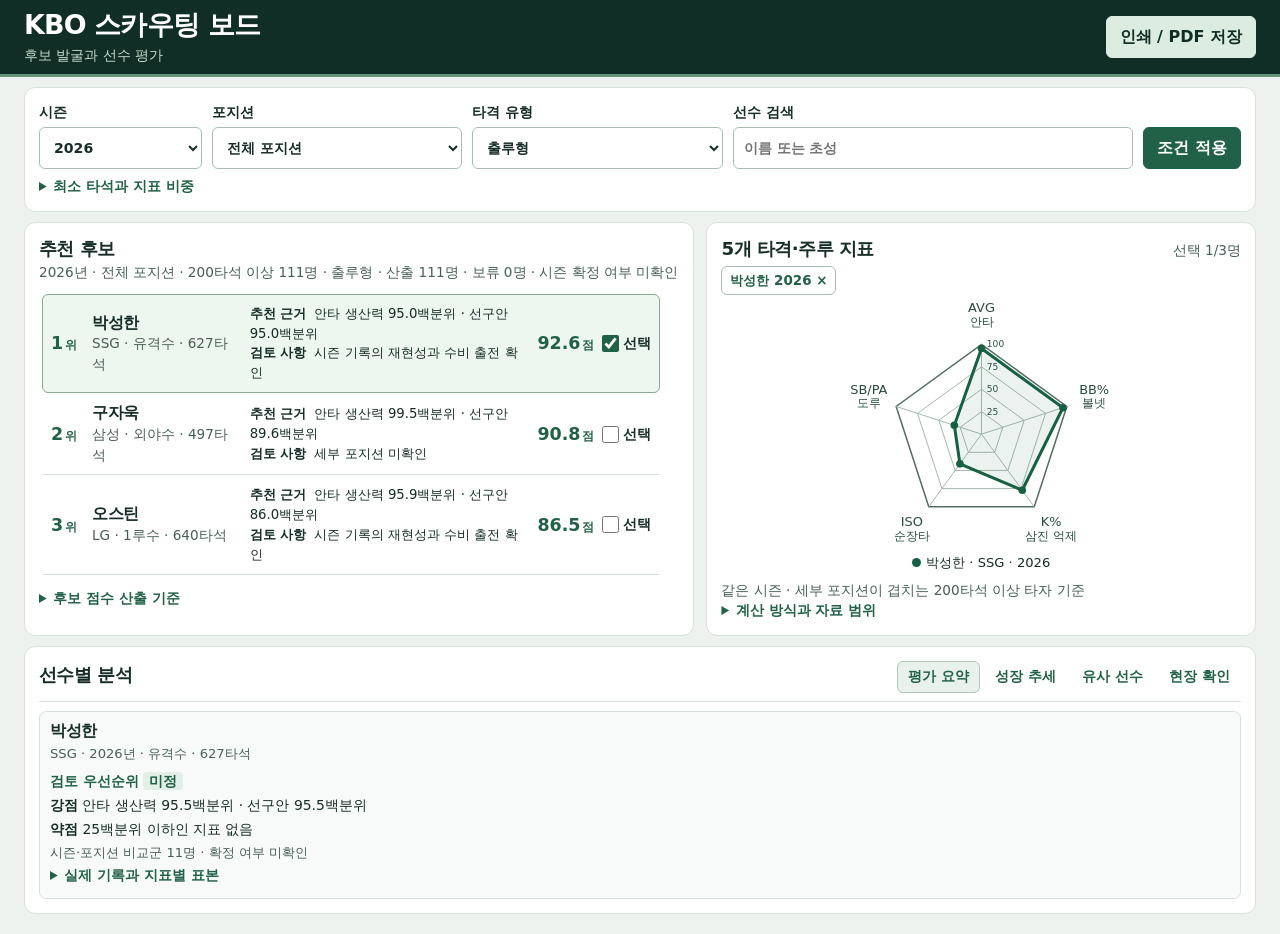
==== kbo_comparison/index.html @ f3e66941 "Unify scouting in a single dashboard" ====
<!doctype html>
<html lang="ko">
<head>
  <meta charset="utf-8">
  <meta name="viewport" content="width=device-width, initial-scale=1">
  <title>KBO 스카우팅 보드</title>
  <link rel="stylesheet" href="scout-workflow.css">
  <script defer src="data.js"></script>
  <script defer src="metadata.js"></script>
  <script defer src="position-data.js"></script>
  <script defer src="core.js"></script>
  <script defer src="analytics.js"></script>
  <script defer src="charts.js"></script>
  <script defer src="portfolio-model.js"></script>
  <script defer src="scout-workflow.js"></script>
</head>
<body>
  <header class="masthead">
    <div class="shell header-inner">
      <div><h1>KBO 스카우팅 보드</h1><p>후보 발굴과 선수 평가</p></div>
      <button type="button" id="print-report" class="screen-only" disabled>인쇄 / PDF 저장</button>
    </div>
  </header>
  <main class="shell">
    <p id="load-status" role="status">선수 기록을 불러오는 중입니다.</p>
    <div id="dashboard" hidden>
      <form id="discover-form" class="panel screen-only">
        <div class="filters">
          <label>시즌<select id="season"></select></label>
          <label>포지션<select id="position"></select></label>
          <label>타격 유형<select id="profile"></select></label>
          <label>선수 검색<input type="search" id="player-search" placeholder="이름 또는 초성" aria-controls="candidates"></label>
          <button type="submit">조건 적용</button>
        </div>
        <details class="advanced">
          <summary>최소 타석과 지표 비중</summary>
          <div class="advanced-fields">
            <label>최소 타석<input id="minimum" type="number" min="1" step="1" value="200" required></label>
            <div id="weights" class="weights"></div>
          </div>
          <p class="muted">비중은 0~10입니다. 0으로 설정하면 해당 지표를 점수에서 제외합니다.</p>
        </details>
        <p id="form-message" role="status" hidden></p>
      </form>
      <div class="workspace">
        <section class="panel results screen-only" aria-labelledby="candidate-heading">
          <header class="panel-heading">
            <h2 id="candidate-heading">추천 후보</h2>
            <p id="pool-summary" class="muted" aria-live="polite"></p>
          </header>
          <div class="candidate-scroll" tabindex="0" role="region" aria-label="후보 목록">
            <div id="candidates" class="candidate-list"></div>
            <button type="button" class="secondary" id="more-candidates" hidden>후보 더 보기</button>
          </div>
          <details class="method">
            <summary>후보 점수 산출 기준</summary>
            <p>지표별 백분위의 가중평균입니다. 동률은 절반씩 반영하고, 삼진율은 낮을수록 유리합니다. 지표별 유효 표본이 5명 미만이거나 필수 기록이 없으면 순위를 보류합니다.</p>
            <div id="candidate-method"></div>
          </details>
        </section>
        <section class="panel radar-panel" aria-labelledby="radar-heading">
          <header class="panel-heading">
            <h2 id="radar-heading">5개 타격·주루 지표</h2>
            <p id="selection-count" class="muted screen-only" aria-live="polite">선택 0/3명</p>
          </header>
          <div id="selected-players" class="selected-players screen-only"></div>
          <p id="selection-message" class="screen-only" role="status" hidden></p>
          <p id="report-empty" class="empty" hidden>후보를 선택하면 5축 레이더와 평가가 표시됩니다.</p>
          <div id="radar-content"></div>
        </section>
      </div>
      <section id="analysis" class="panel analysis-panel" aria-labelledby="analysis-heading" hidden>
        <header class="panel-heading">
          <h2 id="analysis-heading">선수별 분석</h2>
          <div id="analysis-tabs" class="analysis-tabs screen-only" role="tablist" aria-label="선수 분석 항목">
            <button type="button" id="tab-overview" role="tab" data-tab="overview" aria-controls="analysis-panel" aria-selected="true">평가 요약</button>
            <button type="button" id="tab-trend" role="tab" data-tab="trend" aria-controls="analysis-panel" aria-selected="false" tabindex="-1">성장 추세</button>
            <button type="button" id="tab-similar" role="tab" data-tab="similar" aria-controls="analysis-panel" aria-selected="false" tabindex="-1">유사 선수</button>
            <button type="button" id="tab-field" role="tab" data-tab="field" aria-controls="analysis-panel" aria-selected="false" tabindex="-1">현장 확인</button>
          </div>
        </header>
        <div id="analysis-panel" role="tabpanel" aria-labelledby="tab-overview" tabindex="0">
          <div id="report-content"></div>
        </div>
      </section>
    </div>
  </main>
</body>
</html>
---- kbo_comparison/scout-workflow.css ----
:root {
  color-scheme: light;
  font-family: system-ui, -apple-system, "Apple SD Gothic Neo", "Malgun Gothic", sans-serif;
  color: #172d28;
  background: #eef2ef;
  line-height: 1.5;
  --ink: #172d28;
  --muted: #495f58;
  --green: #216147;
  --deep: #102e25;
  --line: #d7e2db;
  --wash: #e9f1ec;
}
* { box-sizing: border-box; }
body { margin: 0; }
[hidden], .print-only { display: none !important; }
.shell { width: min(1376px,calc(100% - 48px)); margin-inline: auto; }
.masthead { background: var(--deep); color: #fff; border-bottom: 3px solid #629477; }
.header-inner { min-height: 68px; display: flex; align-items: center; justify-content: space-between; gap: 12px; padding-block: 8px; }
.header-inner p { color: #c5d9cc; font-size: .88rem; margin-top: 2px; }
main.shell { padding-block: 10px 20px; }
h1,h2,h3,h4,p { margin: 0; overflow-wrap: anywhere; }
h1,h2,h3,h4 { line-height: 1.3; letter-spacing: -.03em; }
h1 { font-size: clamp(1.25rem,2.4vw,1.68rem); }
h2 { font-size: 1.14rem; }
h3 { font-size: 1rem; }
h4 { font-size: .96rem; }
.panel { background: #fff; border: 1px solid var(--line); border-radius: 11px; padding: 14px; min-width: 0; }
.panel-heading { display: flex; align-items: baseline; justify-content: space-between; flex-wrap: wrap; gap: 4px 12px; }
.filters { display: grid; grid-template-columns: minmax(100px,.65fr) 1fr 1fr 1.6fr auto; align-items: end; gap: 10px; }
label { display: grid; gap: 4px; font-size: .88rem; font-weight: 680; min-width: 0; }
input,textarea,select,button { font: inherit; }
select, input[type=number], input[type=search], textarea { min-width: 0; width: 100%; padding: 8px 10px; color: var(--ink); background: #fff; border: 1px solid #a8beb0; border-radius: 6px; }
textarea { resize: vertical; }
button, select, input[type=search] { min-height: 42px; }
button { padding: 7px 13px; border: 1px solid var(--green); border-radius: 6px; background: var(--green); color: #fff; font-weight: 730; cursor: pointer; }
button:disabled { opacity: .55; cursor: default; }
#print-report { background: #dcece1; color: var(--deep); border-color: #dcece1; white-space: nowrap; }
button.secondary, button.tag { background: #fff; color: var(--green); }
button.tag { padding: 3px 8px; min-height: 28px; border-color: #a8beb0; font-size: .84rem; }
:focus-visible { outline: 3px solid #ae6712; outline-offset: 2px; }
.masthead :focus-visible { outline-color: #e5b86b; }
.muted { color: var(--muted); font-size: .85rem; }
details { font-size: .85rem; }
summary { cursor: pointer; font-weight: 700; color: var(--green); }
details p, details .table-wrap { margin-top: 7px; }
.advanced { margin-top: 7px; }
.advanced-fields { margin-top: 8px; display: grid; grid-template-columns: minmax(90px,1fr) 4fr; gap: 10px; }
.weights { display: grid; grid-template-columns: repeat(5,minmax(0,1fr)); gap: 7px; }
#form-message, #selection-message { margin-top: 6px; color: #853b22; font-size: .88rem; }
.workspace { margin-block: 10px; display: grid; grid-template-columns: minmax(0,1.22fr) minmax(0,1fr); gap: 12px; align-items: stretch; }
.results .panel-heading { align-items: start; flex-direction: column; gap: 2px; }
.candidate-scroll { max-height: 290px; overflow-y: auto; scrollbar-gutter: stable; margin-top: 8px; padding: 3px 4px 3px 3px; }
.candidate { display: grid; grid-template-columns: 32px minmax(105px,.8fr) minmax(150px,1.5fr) auto; align-items: center; gap: 9px; padding: 9px 8px; border: 1px solid transparent; border-bottom-color: var(--line); }
.candidate:has(input:checked) { border-color: #86ab95; border-radius: 6px; background: #edf6ef; }
.rank,.score { color: var(--green); font-weight: 780; font-size: 1.09rem; font-variant-numeric: tabular-nums; white-space: nowrap; }
.rank small,.score small { margin-inline-start: 2px; font-size: .72rem; }
.candidate-notes p { font-size: .83rem; }
.candidate-notes strong { margin-inline-end: 4px; }
.candidate-actions { display: flex; align-items: center; gap: 8px; }
.select-player { display: flex; gap: 4px; align-items: center; min-height: 32px; cursor: pointer; white-space: nowrap; }
.select-player input { margin: 0; width: 17px; height: 17px; accent-color: var(--green); }
#more-candidates,.method { margin-top: 7px; }
.empty { padding: 22px 6px; color: var(--muted); }
.radar-panel .empty { display: grid; min-height: 305px; place-content: center; text-align: center; }
.selected-players { display: flex; flex-wrap: wrap; gap: 5px; margin-top: 6px; min-height: 29px; }
.radar-chart { display: block; width: min(100%,365px); height: auto; margin-inline: auto; }
.radar-chart text { fill: #284d40; font-size: 17px; }
.radar-chart .radar-caption { font-size: 16px; }
.radar-chart .radar-tick { font-size: 12px; }
.chart-legend { display: flex; justify-content: center; flex-wrap: wrap; gap: 4px 12px; font-size: .82rem; }
.chart-legend i { display: inline-block; width: 9px; height: 9px; margin-inline-end: 5px; border-radius: 50%; }
.radar-scope,.radar-empty { text-align: center; margin-top: 5px; }
.radar-meta { display: flex; flex-wrap: wrap; align-items: baseline; justify-content: space-between; gap: 0 10px; margin-top: 7px; }
.radar-meta > * { margin-top: 0; }
.radar-meta > details[open] { flex-basis: 100%; }
.radar-empty { font-size: .84rem; }
.analysis-panel .panel-heading { padding-bottom: 8px; border-bottom: 1px solid var(--line); }
.analysis-tabs { display: flex; flex-wrap: wrap; gap: 4px; }
.analysis-tabs button { min-height: 32px; padding: 4px 10px; color: var(--green); background: #fff; border-color: transparent; font-size: .88rem; }
.analysis-tabs button[aria-selected="true"] { background: var(--wash); border-color: #b0c8b9; }
.player-grid { display: grid; grid-template-columns: repeat(var(--players),minmax(0,1fr)); gap: 10px; padding-top: 9px; }
.player-report { min-width: 0; background: #f7faf8; border: 1px solid var(--line); border-radius: 7px; padding: 9px 10px; }
.player-report > section { margin-top: 7px; }
.player-report p, .player-report details { margin-block: 3px; }
.player-report p { font-size: .87rem; }
.player-report p.muted { font-size: .82rem; }
.candidate-fit { color: var(--green); }
.priority { color: var(--green); }
.priority span { padding: 1px 6px; background: #e3eee6; border-radius: 4px; font-weight: 650; }
.table-wrap { overflow-x: auto; }
table { width: 100%; border-collapse: collapse; font-size: .86rem; font-variant-numeric: tabular-nums; }
th,td { padding: 5px; text-align: start; border-bottom: 1px solid var(--line); }
th { color: var(--muted); }
.similar-list { margin-block: 6px 0; padding-inline-start: 22px; font-size: .9rem; }
.similar-list li + li { margin-top: 5px; }
.similar-list span { display: block; color: var(--muted); }
.field-review label { margin-top: 7px; }
@media (max-width: 1180px) {
  .candidate { grid-template-columns: 28px minmax(0,1fr) auto; }
  .candidate-notes { grid-column: 2 / -1; grid-row: 2; }
  .candidate-actions { grid-column: 3; grid-row: 1; }
}
@media (max-width: 800px) {
  .shell { width: calc(100% - 24px); }
  .workspace { grid-template-columns: 1fr; }
  .filters,.advanced-fields { grid-template-columns: repeat(2,minmax(0,1fr)); }
  .weights { grid-column: 1/-1; grid-template-columns: repeat(2,minmax(0,1fr)); }
  .player-grid { grid-template-columns: 1fr; }
}
@media (max-width: 390px) {
  .panel { padding: 10px; }
  .candidate { gap: 5px; }
  .analysis-tabs button { padding-inline: 6px; }
  #print-report { padding-inline: 8px; font-size: .83rem; }
}
@page { size: A4; margin: 12mm; }
@media print {
  :root { background: #fff; font-size: 10pt; }
  .shell { width: 100%; }
  .masthead { background: none; color: var(--ink); border: 0; }
  .header-inner { min-height: auto; }
  .masthead p { color: var(--muted); }
  .screen-only { display: none !important; }
  .print-only, .player-report > [data-analysis][hidden] { display: block !important; }
  .print-note { white-space: pre-wrap; }
  .workspace { display: block; }
  .radar-chart { width: 270px; }
  .player-grid { grid-template-columns: repeat(var(--players),minmax(0,1fr)); }
  .player-report > section, .radar-panel { break-inside: avoid; }
}
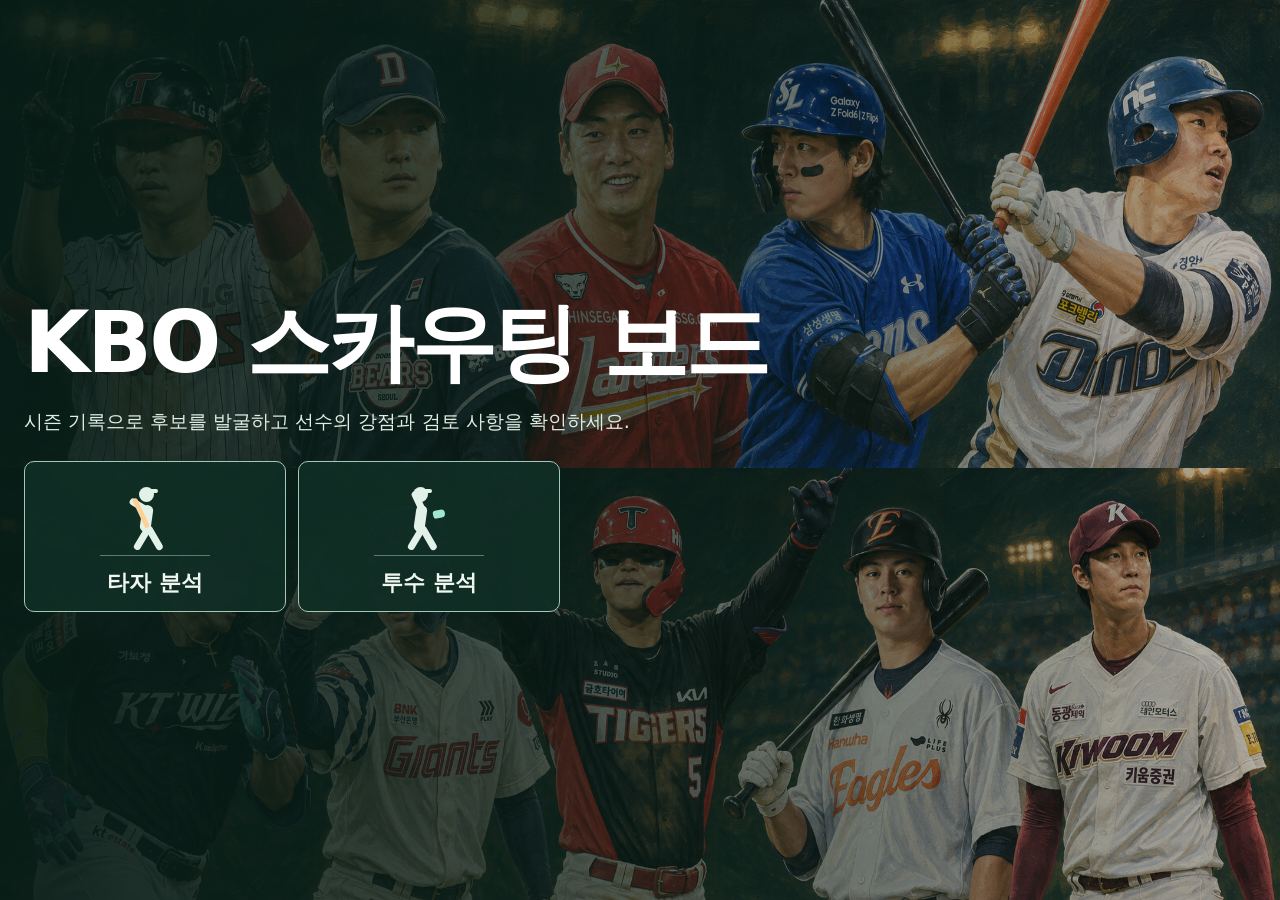
==== commit d247ffdd: "Integrate hitter and pitcher scouting dashboards" ====
--- a/kbo_comparison/index.html
+++ b/kbo_comparison/index.html
@@ -4,41 +4,82 @@
   <meta charset="utf-8">
   <meta name="viewport" content="width=device-width, initial-scale=1">
   <title>KBO 스카우팅 보드</title>
-  <link rel="stylesheet" href="scout-workflow.css">
+  <link rel="stylesheet" href="scout-workflow.css?v=season-trend">
   <script defer src="data.js"></script>
   <script defer src="metadata.js"></script>
   <script defer src="position-data.js"></script>
   <script defer src="core.js"></script>
   <script defer src="analytics.js"></script>
-  <script defer src="charts.js"></script>
+  <script defer src="charts.js?v=season-trend"></script>
   <script defer src="portfolio-model.js"></script>
-  <script defer src="scout-workflow.js"></script>
+  <script defer src="pitching-data.js"></script>
+  <script defer src="pitching.js?v=separate-profiles"></script>
+  <script defer src="scout-workflow.js?v=season-trend"></script>
 </head>
 <body>
-  <header class="masthead">
+  <section id="start-screen" class="start-screen" hidden aria-labelledby="start-title">
+    <div class="shell start-content">
+      <h1 id="start-title">KBO 스카우팅 보드</h1>
+      <p>시즌 기록으로 후보를 발굴하고 선수의 강점과 검토 사항을 확인하세요.</p>
+      <nav class="start-links" aria-label="분석 선택">
+        <a class="start-card" href="?mode=batting">
+          <span class="motion-preview batter-motion" aria-hidden="true">
+            <span class="motion-athlete">
+              <span class="motion-head"></span><span class="motion-torso"></span>
+              <span class="motion-leg motion-leg-back"></span><span class="motion-leg motion-leg-front"></span>
+              <span class="motion-arm"><span class="motion-bat"></span></span>
+            </span>
+            <span class="motion-arc"></span><span class="motion-ball"></span>
+          </span>
+          <span>타자 분석</span>
+        </a>
+        <a class="start-card" href="?mode=pitching">
+          <span class="motion-preview pitcher-motion" aria-hidden="true">
+            <span class="motion-athlete">
+              <span class="motion-head"></span><span class="motion-torso"></span>
+              <span class="motion-leg motion-leg-back"></span><span class="motion-leg motion-leg-front"></span>
+              <span class="motion-arm"></span><span class="motion-glove"></span>
+            </span>
+            <span class="motion-ball"></span>
+          </span>
+          <span>투수 분석</span>
+        </a>
+      </nav>
+    </div>
+  </section>
+  <header id="dashboard-header" class="masthead" hidden>
     <div class="shell header-inner">
-      <div><h1>KBO 스카우팅 보드</h1><p>후보 발굴과 선수 평가</p></div>
-      <button type="button" id="print-report" class="screen-only" disabled>인쇄 / PDF 저장</button>
+      <div><h1 id="dashboard-title">KBO 스카우팅 보드</h1><p>후보 발굴과 선수 평가</p></div>
+      <div class="header-actions screen-only">
+        <nav class="mode-switch" aria-label="분석 전환">
+          <a id="switch-batting" href="?mode=batting">타자 분석</a>
+          <a id="switch-pitching" href="?mode=pitching">투수 분석</a>
+        </nav>
+        <button type="button" id="print-report" disabled>인쇄 / PDF 저장</button>
+      </div>
     </div>
   </header>
-  <main class="shell">
+  <main id="dashboard-main" class="shell" hidden>
     <p id="load-status" role="status">선수 기록을 불러오는 중입니다.</p>
     <div id="dashboard" hidden>
       <form id="discover-form" class="panel screen-only">
         <div class="filters">
           <label>시즌<select id="season"></select></label>
-          <label>포지션<select id="position"></select></label>
-          <label>타격 유형<select id="profile"></select></label>
+          <label id="position-control">포지션<select id="position"></select></label>
+          <label><span id="profile-label">타격 유형</span><select id="profile"></select></label>
           <label>선수 검색<input type="search" id="player-search" placeholder="이름 또는 초성" aria-controls="candidates"></label>
           <button type="submit">조건 적용</button>
         </div>
+        <fieldset id="custom-weights" hidden aria-describedby="weight-help">
+          <legend>사용자 지정 가중치</legend>
+          <div id="weights" class="weights"></div>
+          <p id="weight-help" class="muted">0~10 · 0인 지표는 후보 점수에서 제외</p>
+        </fieldset>
         <details class="advanced">
-          <summary>최소 타석과 지표 비중</summary>
+          <summary id="minimum-summary">최소 타석 설정</summary>
           <div class="advanced-fields">
-            <label>최소 타석<input id="minimum" type="number" min="1" step="1" value="200" required></label>
-            <div id="weights" class="weights"></div>
+            <label><span id="minimum-label">최소 타석</span><input id="minimum" type="number" min="1" step="1" value="200" required></label>
           </div>
-          <p class="muted">비중은 0~10입니다. 0으로 설정하면 해당 지표를 점수에서 제외합니다.</p>
         </details>
         <p id="form-message" role="status" hidden></p>
       </form>
@@ -54,7 +95,7 @@
           </div>
           <details class="method">
             <summary>후보 점수 산출 기준</summary>
-            <p>지표별 백분위의 가중평균입니다. 동률은 절반씩 반영하고, 삼진율은 낮을수록 유리합니다. 지표별 유효 표본이 5명 미만이거나 필수 기록이 없으면 순위를 보류합니다.</p>
+            <p id="candidate-explanation">지표별 백분위의 가중평균입니다. 동률은 절반씩 반영하고, 삼진율은 낮을수록 유리합니다. 지표별 유효 표본이 5명 미만이거나 필수 기록이 없으면 순위를 보류합니다.</p>
             <div id="candidate-method"></div>
           </details>
         </section>
@@ -65,7 +106,7 @@
           </header>
           <div id="selected-players" class="selected-players screen-only"></div>
           <p id="selection-message" class="screen-only" role="status" hidden></p>
-          <p id="report-empty" class="empty" hidden>후보를 선택하면 5축 레이더와 평가가 표시됩니다.</p>
+          <p id="report-empty" class="empty" hidden>후보를 선택하면 레이더와 평가가 표시됩니다.</p>
           <div id="radar-content"></div>
         </section>
       </div>
@@ -80,6 +121,15 @@
           </div>
         </header>
         <div id="analysis-panel" role="tabpanel" aria-labelledby="tab-overview" tabindex="0">
+          <section id="trend-panel" aria-labelledby="trend-heading" hidden>
+            <header class="trend-heading">
+              <h3 id="trend-heading">최근 3시즌 성장 추세</h3>
+              <label class="screen-only">추세 지표<select id="trend-metric"></select></label>
+              <p id="trend-direction" class="muted"></p>
+            </header>
+            <div id="trend-plot"></div>
+            <div id="trend-summary" class="trend-summary" aria-live="polite"></div>
+          </section>
           <div id="report-content"></div>
         </div>
       </section>
--- a/kbo_comparison/scout-workflow.css
+++ b/kbo_comparison/scout-workflow.css
@@ -45,8 +45,13 @@
 summary { cursor: pointer; font-weight: 700; color: var(--green); }
 details p, details .table-wrap { margin-top: 7px; }
 .advanced { margin-top: 7px; }
-.advanced-fields { margin-top: 8px; display: grid; grid-template-columns: minmax(90px,1fr) 4fr; gap: 10px; }
-.weights { display: grid; grid-template-columns: repeat(5,minmax(0,1fr)); gap: 7px; }
+.advanced-fields { margin-top: 8px; max-width: 150px; }
+#custom-weights { min-width: 0; margin: 9px 0 0; padding: 4px 10px 7px; border: 1px solid var(--line); border-radius: 6px; background: #f7faf8; }
+#custom-weights legend { padding-inline: 4px; font-size: .88rem; font-weight: 700; color: var(--green); }
+.weights { display: grid; grid-template-columns: repeat(5,minmax(0,1fr)); gap: 4px 16px; }
+.weight-control { display: grid; grid-template-columns: minmax(0,1fr) auto; align-items: center; column-gap: 5px; }
+.weight-control input { grid-column: 1 / -1; width: 100%; min-width: 0; margin: 0; height: 26px; accent-color: var(--green); }
+.weight-value { color: var(--green); font-size: .88rem; font-weight: 750; font-variant-numeric: tabular-nums; }
 #form-message, #selection-message { margin-top: 6px; color: #853b22; font-size: .88rem; }
 .workspace { margin-block: 10px; display: grid; grid-template-columns: minmax(0,1.22fr) minmax(0,1fr); gap: 12px; align-items: stretch; }
 .results .panel-heading { align-items: start; flex-direction: column; gap: 2px; }
@@ -79,6 +84,20 @@
 .analysis-tabs { display: flex; flex-wrap: wrap; gap: 4px; }
 .analysis-tabs button { min-height: 32px; padding: 4px 10px; color: var(--green); background: #fff; border-color: transparent; font-size: .88rem; }
 .analysis-tabs button[aria-selected="true"] { background: var(--wash); border-color: #b0c8b9; }
+.trend-heading { display: flex; flex-wrap: wrap; align-items: center; gap: 6px 14px; margin-top: 9px; }
+.trend-heading label { display: flex; align-items: center; gap: 6px; }
+.trend-heading select { min-height: 34px; padding: 4px 6px; }
+.trend-scroll { overflow-x: auto; }
+.trend-chart { display: block; width: min(100%,760px); min-width: var(--trend-min-width,0); height: clamp(180px,23vw,210px); margin-inline: auto; }
+.trend-chart text { font-size: 14px; }
+.trend-chart text:not(.trend-value) { fill: var(--muted); }
+.trend-chart .trend-value { font-weight: 720; }
+.trend-gridline { stroke: var(--line); }
+.trend-segment,.trend-point { stroke-width: 2; vector-effect: non-scaling-stroke; }
+.trend-summary { display: flex; flex-wrap: wrap; gap: 7px; margin-top: 8px; }
+.trend-summary section { flex: 1 1 230px; min-width: 0; border-radius: 6px; background: #f7faf8; padding: 6px 9px; }
+.trend-summary p { margin-top: 2px; }
+.trend-note { text-align: center; }
 .player-grid { display: grid; grid-template-columns: repeat(var(--players),minmax(0,1fr)); gap: 10px; padding-top: 9px; }
 .player-report { min-width: 0; background: #f7faf8; border: 1px solid var(--line); border-radius: 7px; padding: 9px 10px; }
 .player-report > section { margin-top: 7px; }
@@ -104,8 +123,7 @@
 @media (max-width: 800px) {
   .shell { width: calc(100% - 24px); }
   .workspace { grid-template-columns: 1fr; }
-  .filters,.advanced-fields { grid-template-columns: repeat(2,minmax(0,1fr)); }
-  .weights { grid-column: 1/-1; grid-template-columns: repeat(2,minmax(0,1fr)); }
+  .filters,.weights { grid-template-columns: repeat(2,minmax(0,1fr)); }
   .player-grid { grid-template-columns: 1fr; }
 }
 @media (max-width: 390px) {
@@ -122,10 +140,94 @@
   .header-inner { min-height: auto; }
   .masthead p { color: var(--muted); }
   .screen-only { display: none !important; }
-  .print-only, .player-report > [data-analysis][hidden] { display: block !important; }
+  .print-only, .player-report > [data-analysis][hidden], #trend-panel[hidden], #report-content[hidden] { display: block !important; }
+  #trend-panel { break-inside: avoid; }
   .print-note { white-space: pre-wrap; }
   .workspace { display: block; }
   .radar-chart { width: 270px; }
   .player-grid { grid-template-columns: repeat(var(--players),minmax(0,1fr)); }
   .player-report > section, .radar-panel { break-inside: avoid; }
 }
+
+.start-screen {
+  min-height: 100svh;
+  display: grid;
+  align-items: center;
+  color: #fff;
+  background:
+    linear-gradient(90deg,#071c16f2 0%,#071c16bc 43%,#071c1640 100%),
+    url('assets/kbo-players-upper.png') center top / auto 52% no-repeat,
+    url('assets/kbo-players-lower.png') center bottom / auto 52% no-repeat,
+    var(--deep);
+}
+@media(min-width: 801px) {
+  .start-screen {
+    background-size: 100% 100%,100% 52%,100% 52%,auto;
+  }
+}
+.start-content { padding-block: 56px; }
+.start-content h1 { font-size: clamp(2.4rem,6.8vw,5.3rem); }
+.start-content p { color: #e0eee4; margin-top: 10px; font-size: clamp(1rem,1.8vw,1.2rem); }
+.start-links { display: grid; grid-template-columns: repeat(2,minmax(0,1fr)); gap: 12px; max-width: 536px; margin-top: 24px; }
+.start-card { display: grid; justify-items: center; align-content: center; gap: 4px; min-height: 148px; padding: 12px; border: 1px solid #a3c8b5; border-radius: 10px; background: #102e25f2; color: #f0f7f1; font-size: clamp(1.14rem,2vw,1.35rem); font-weight: 750; text-decoration: none; }
+.start-card:is(:hover,:focus-visible) { border-color: #d7ebde; background: #224d3d; }
+.motion-preview { --figure: #e3f2e8; --accent: #ffd095; position: relative; display: block; width: 132px; height: 89px; overflow: hidden; }
+.pitcher-motion { --accent: #a0e5cf; }
+.motion-preview::after { content: ''; position: absolute; inset: auto 11px 7px; height: 1px; background: #a9cbbb80; }
+.motion-athlete,.motion-head,.motion-torso,.motion-leg,.motion-arm,.motion-glove,.motion-bat,.motion-ball,.motion-arc { position: absolute; display: block; }
+.motion-athlete { inset: 0; transform-origin: 57px 53px; }
+.motion-head { left: 50px; top: 13px; width: 15px; height: 15px; border-radius: 50%; background: var(--figure); }
+.motion-head::after { content: ''; position: absolute; left: 8px; top: 2px; width: 11px; height: 4px; border-radius: 3px; background: var(--figure); }
+.motion-torso { left: 52px; top: 31px; width: 11px; height: 27px; border-radius: 6px; background: var(--figure); transform: rotate(8deg); }
+.motion-leg { left: 56px; top: 52px; width: 7px; height: 27px; border-radius: 4px; background: var(--figure); transform-origin: 50% 2px; }
+.motion-leg-back { transform: rotate(31deg); }
+.motion-leg-front { transform: rotate(-30deg); }
+.motion-arm { left: 57px; top: 34px; width: 25px; height: 7px; border-radius: 4px; background: var(--figure); transform-origin: 3px 50%; }
+.motion-ball { top: 41px; left: 105px; width: 6px; height: 6px; border-radius: 50%; background: var(--accent); }
+.batter-motion .motion-arm { transform: rotate(-149deg); }
+.motion-bat { right: 2px; top: 2px; width: 32px; height: 5px; border-radius: 4px; background: var(--accent); transform: rotate(34deg); transform-origin: 86% 50%; }
+.motion-arc { top: 21px; left: 43px; width: 56px; height: 33px; border: 2px solid transparent; border-top-color: var(--accent); border-radius: 50%; transform: rotate(18deg); opacity: 0; }
+.pitcher-motion .motion-arm { transform: rotate(-115deg); }
+.motion-glove { left: 70px; top: 36px; width: 12px; height: 8px; border-radius: 4px 6px 6px 4px; background: var(--accent); transform: rotate(-12deg); }
+.pitcher-motion .motion-ball { left: 51px; top: 13px; }
+@media (prefers-reduced-motion: no-preference) {
+  .batter-motion .motion-athlete { animation: batter-shift 2.2s both 2; }
+  .batter-motion .motion-arm { animation: bat-swing 2.2s both 2; }
+  .batter-motion .motion-arc { animation: swing-trail 2.2s both 2; }
+  .batter-motion .motion-ball { animation: batted-ball 2.2s both 2; }
+  .pitcher-motion .motion-athlete { animation: pitcher-shift 2.4s both 2; }
+  .pitcher-motion .motion-leg-front { animation: pitcher-stride 2.4s both 2; }
+  .pitcher-motion .motion-arm { animation: throwing-arm 2.4s both 2; }
+  .pitcher-motion .motion-ball { animation: thrown-ball 2.4s both 2; }
+  .start-card:is(:hover,:focus-visible) .motion-preview * { animation-iteration-count: infinite; }
+}
+@keyframes batter-shift { 0%,100% { transform: none; } 28% { transform: translateX(-3px) rotate(-9deg); } 47%,69% { transform: translateX(4px) rotate(11deg); } }
+@keyframes bat-swing { 0%,100% { transform: rotate(-149deg); } 28% { transform: rotate(-174deg); } 43% { transform: rotate(-16deg); } 55%,69% { transform: rotate(55deg); } }
+@keyframes swing-trail { 0%,33%,65%,100% { opacity: 0; } 43% { opacity: .85; } }
+@keyframes batted-ball { 0%,30% { opacity: 0; transform: translate(5px,4px); } 42% { opacity: 1; transform: translate(-15px,1px); } 59%,100% { opacity: 0; transform: translate(27px,-19px); } }
+@keyframes pitcher-shift { 0%,100% { transform: none; } 29% { transform: translateX(-3px) rotate(-12deg); } 52%,72% { transform: translateX(11px) rotate(19deg); } }
+@keyframes pitcher-stride { 0%,100% { transform: rotate(-30deg); } 29% { transform: rotate(-87deg); } 51%,72% { transform: rotate(-53deg); } }
+@keyframes throwing-arm { 0%,100% { transform: rotate(-115deg); } 29% { transform: rotate(-128deg); } 48% { transform: rotate(-23deg); } 60%,72% { transform: rotate(48deg); } }
+@keyframes thrown-ball { 0%,43% { opacity: 0; transform: none; } 48% { opacity: 1; transform: translate(33px,15px); } 65%,100% { opacity: 0; transform: translate(79px,23px); } }
+.header-actions,.mode-switch { display: flex; align-items: center; gap: 8px; }
+.mode-switch a { padding: 6px 9px; border-radius: 4px; color: #dcece1; text-decoration: none; white-space: nowrap; font-size: .88rem; }
+.mode-switch a[aria-current="page"] { background: #315847; color: #fff; font-weight: 750; }
+[data-mode="pitching"] .radar-chart { width: min(100%,335px); }
+@media(min-width: 801px) {
+  [data-mode="pitching"] .filters { grid-template-columns: minmax(100px,.65fr) 1fr 1.6fr auto; }
+  [data-mode="pitching"] .weights { grid-template-columns: repeat(4,minmax(0,1fr)); }
+}
+@media(max-width: 580px) {
+  .header-inner { align-items: start; flex-wrap: wrap; }
+  .header-actions { justify-content: space-between; flex-wrap: wrap; width: 100%; }
+  .start-screen { background-image: linear-gradient(90deg,#071c16db,#071c1675),url('assets/kbo-players-upper.png'),url('assets/kbo-players-lower.png'); }
+}
+@media(max-width: 340px) {
+  .start-links { gap: 8px; }
+  .start-card { padding-inline: 5px; }
+  .motion-preview { transform: scale(.85); }
+}
+@media print {
+  .start-screen { display: none; }
+  [data-mode="pitching"] .radar-chart { width: 255px; }
+}
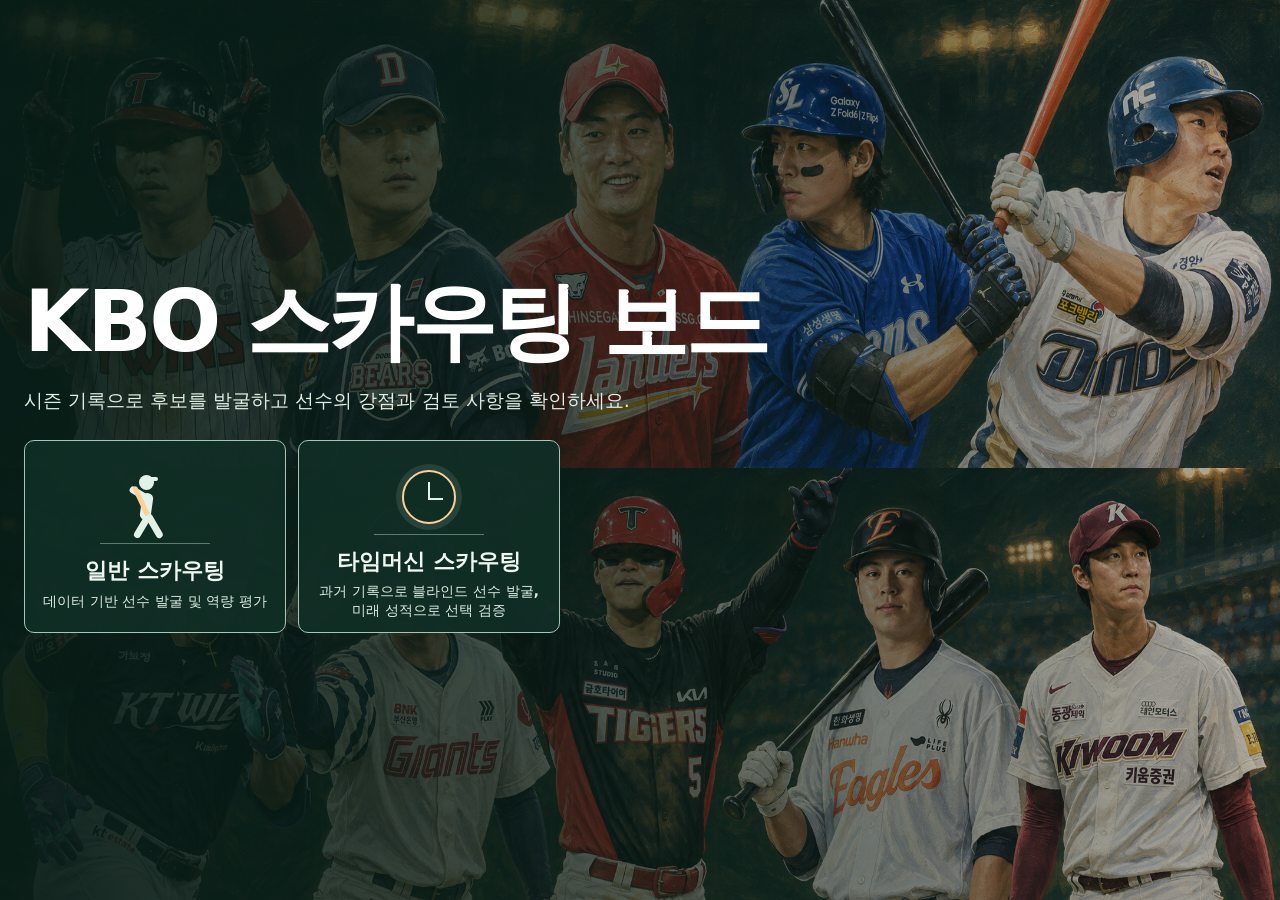
==== commit 3bee55d3: "Add Time Machine scouting mode" ====
--- a/kbo_comparison/index.html
+++ b/kbo_comparison/index.html
@@ -5,6 +5,7 @@
   <meta name="viewport" content="width=device-width, initial-scale=1">
   <title>KBO 스카우팅 보드</title>
   <link rel="stylesheet" href="scout-workflow.css?v=season-trend">
+  <link rel="stylesheet" href="time-machine.css">
   <script defer src="data.js"></script>
   <script defer src="metadata.js"></script>
   <script defer src="position-data.js"></script>
@@ -14,7 +15,9 @@
   <script defer src="portfolio-model.js"></script>
   <script defer src="pitching-data.js"></script>
   <script defer src="pitching.js?v=separate-profiles"></script>
-  <script defer src="scout-workflow.js?v=season-trend"></script>
+  <script defer src="time-machine.js"></script>
+  <script defer src="time-machine-ui.js"></script>
+  <script defer src="scout-workflow.js?v=time-machine"></script>
 </head>
 <body>
   <section id="start-screen" class="start-screen" hidden aria-labelledby="start-title">
@@ -31,18 +34,13 @@
             </span>
             <span class="motion-arc"></span><span class="motion-ball"></span>
           </span>
-          <span>타자 분석</span>
+          <span>일반 스카우팅</span>
+          <small>데이터 기반 선수 발굴 및 역량 평가</small>
         </a>
-        <a class="start-card" href="?mode=pitching">
-          <span class="motion-preview pitcher-motion" aria-hidden="true">
-            <span class="motion-athlete">
-              <span class="motion-head"></span><span class="motion-torso"></span>
-              <span class="motion-leg motion-leg-back"></span><span class="motion-leg motion-leg-front"></span>
-              <span class="motion-arm"></span><span class="motion-glove"></span>
-            </span>
-            <span class="motion-ball"></span>
-          </span>
-          <span>투수 분석</span>
+        <a class="start-card" href="?mode=time-machine">
+          <span class="motion-preview time-machine-preview" aria-hidden="true"><span></span></span>
+          <span>타임머신 스카우팅</span>
+          <small>과거 기록으로 블라인드 선수 발굴, 미래 성적으로 선택 검증</small>
         </a>
       </nav>
     </div>
@@ -52,6 +50,8 @@
       <div><h1 id="dashboard-title">KBO 스카우팅 보드</h1><p>후보 발굴과 선수 평가</p></div>
       <div class="header-actions screen-only">
         <nav class="mode-switch" aria-label="분석 전환">
+          <a href="?">시작 화면</a>
+          <a href="?mode=time-machine">타임머신</a>
           <a id="switch-batting" href="?mode=batting">타자 분석</a>
           <a id="switch-pitching" href="?mode=pitching">투수 분석</a>
         </nav>
@@ -135,5 +135,46 @@
       </section>
     </div>
   </main>
+  <div id="time-machine" hidden>
+    <header class="masthead">
+      <div class="shell header-inner">
+        <h1>타임머신 스카우팅</h1>
+        <nav class="mode-switch" aria-label="모드 전환">
+          <a href="?">시작 화면</a>
+          <a href="?mode=batting">일반 스카우팅</a>
+        </nav>
+      </div>
+    </header>
+    <main class="shell tm-main">
+      <ol class="tm-progress" id="tm-progress" aria-label="진행 단계">
+        <li aria-current="step">조건 설정</li>
+        <li>블라인드 비교</li>
+        <li>판단 확인</li>
+        <li>미래 성적</li>
+        <li>결과 요약</li>
+      </ol>
+      <section class="panel tm-panel" id="tm-panel" aria-labelledby="tm-heading">
+        <h2 id="tm-heading" tabindex="-1">평가 기준 선택</h2>
+        <p id="tm-context" class="muted" hidden></p>
+        <form id="tm-form">
+          <div class="tm-filters">
+            <label>평가 기준 시즌<select id="tm-year" required></select></label>
+            <label>선수 유형<select id="tm-type"><option value="batting">타자</option><option value="pitching">투수</option></select></label>
+            <label>포지션 / 등판 규모<select id="tm-position"></select></label>
+            <label><span id="tm-min-label">최소 타석</span><input id="tm-min" type="number" min="1" step="1" required></label>
+            <button id="tm-submit" type="submit">블라인드 비교 시작</button>
+          </div>
+          <p id="tm-position-help" class="muted" hidden>투수는 경기당 3이닝을 기준으로 등판 규모를 구분합니다. 선발·구원 여부는 CSV에서 확인할 수 없습니다.</p>
+          <p id="tm-rule" class="tm-rule"></p>
+          <p id="tm-error" role="status" hidden></p>
+        </form>
+        <div id="tm-content"></div>
+        <div id="tm-actions" class="tm-actions" hidden>
+          <button type="button" id="tm-next"></button>
+          <button type="button" id="tm-reset" class="secondary">조건 다시 선택</button>
+        </div>
+      </section>
+    </main>
+  </div>
 </body>
 </html>
--- a/kbo_comparison/time-machine.css
+++ b/kbo_comparison/time-machine.css
@@ -0,0 +1,46 @@
+.start-card { text-align: center; }
+.start-card small { max-width: 24ch; color: #dcece2; font-size: .85rem; font-weight: 550; line-height: 1.4; }
+.time-machine-preview { display: grid; place-items: center; }
+.time-machine-preview span { position: relative; width: 54px; height: 54px; border: 2px solid var(--accent); border-radius: 50%; box-shadow: 0 0 0 6px #e3f2e81b; }
+.time-machine-preview span::before { content: ""; position: absolute; left: 24px; top: 10px; width: 13px; height: 16px; border-left: 2px solid var(--figure); border-bottom: 2px solid var(--figure); }
+#dashboard-header .mode-switch { flex-wrap: wrap; }
+.tm-main { max-width: 1080px; }
+.tm-progress { display: flex; flex-wrap: wrap; gap: 6px; list-style: none; margin: 4px 0 12px; padding: 0; }
+.tm-progress li { border-radius: 6px; padding: 5px 9px; color: var(--muted); background: #e3ebe6; font-size: .875rem; }
+.tm-progress [aria-current="step"] { color: white; background: var(--green); font-weight: 700; }
+.tm-panel { padding: clamp(12px, 2.4vw, 24px); }
+.tm-panel[data-stage="4"], .tm-panel[data-stage="5"] { border-top: 4px solid #ad7d20; }
+.tm-panel #tm-context { margin-top: 5px; }
+.tm-filters { display: grid; grid-template-columns: repeat(4,minmax(0,1fr)) auto; gap: 10px; align-items: end; margin-top: 14px; }
+.tm-filters input { min-height: 42px; }
+.tm-rule, #tm-position-help, #tm-error { margin-top: 12px; }
+.tm-rule { border-radius: 6px; background: var(--wash); padding: 9px 12px; }
+#tm-error { color: #853b22; }
+.tm-cards { display: grid; grid-template-columns: repeat(3,minmax(0,1fr)); gap: 10px; margin: 12px 0 0; }
+.tm-card { display: flex; flex-direction: column; gap: 8px; min-width: 0; padding: clamp(6px,1.5vw,14px); border: 1px solid var(--line); border-radius: 8px; background: #f7faf8; }
+.tm-card[data-picked] { border-color: #629477; background: #edf6ef; }
+.tm-card h3 { color: var(--deep); font-size: 1.1rem; }
+.tm-card button { width: 100%; margin-top: auto; }
+.tm-card dl { margin: 0; font-variant-numeric: tabular-nums; }
+.tm-card dl div { display: flex; flex-wrap: wrap; gap: 0 5px; justify-content: space-between; border-bottom: 1px solid var(--line); padding-block: 3px; }
+.tm-card dt { color: var(--muted); }
+.tm-card dd { margin: 0; font-weight: 680; }
+.tm-actions { display: flex; flex-wrap: wrap; gap: 8px; margin-top: 14px; }
+.tm-message, .tm-report li { margin-block: 8px; }
+.tm-table { margin-top: 12px; overflow-x: auto; }
+.tm-table table { width: 100%; min-width: 490px; border-collapse: collapse; text-align: left; font-variant-numeric: tabular-nums; }
+.tm-table th, .tm-table td { border-bottom: 1px solid var(--line); padding: 8px; vertical-align: top; }
+.tm-table thead { background: var(--wash); }
+.tm-table td span { display: block; }
+.tm-main .trend-chart { min-width: 410px; }
+.tm-report { padding-inline-start: 1.4em; }
+@media (max-width: 760px) {
+  .tm-filters { grid-template-columns: repeat(2,minmax(0,1fr)); }
+  .tm-filters button { grid-column: 1 / -1; justify-self: start; }
+}
+@media (max-width: 480px) {
+  .tm-cards { gap: 4px; }
+  .tm-card { font-size: .875rem; }
+  .tm-card button { padding-inline: 3px; }
+  #time-machine .header-inner { align-items: start; flex-direction: column; }
+}
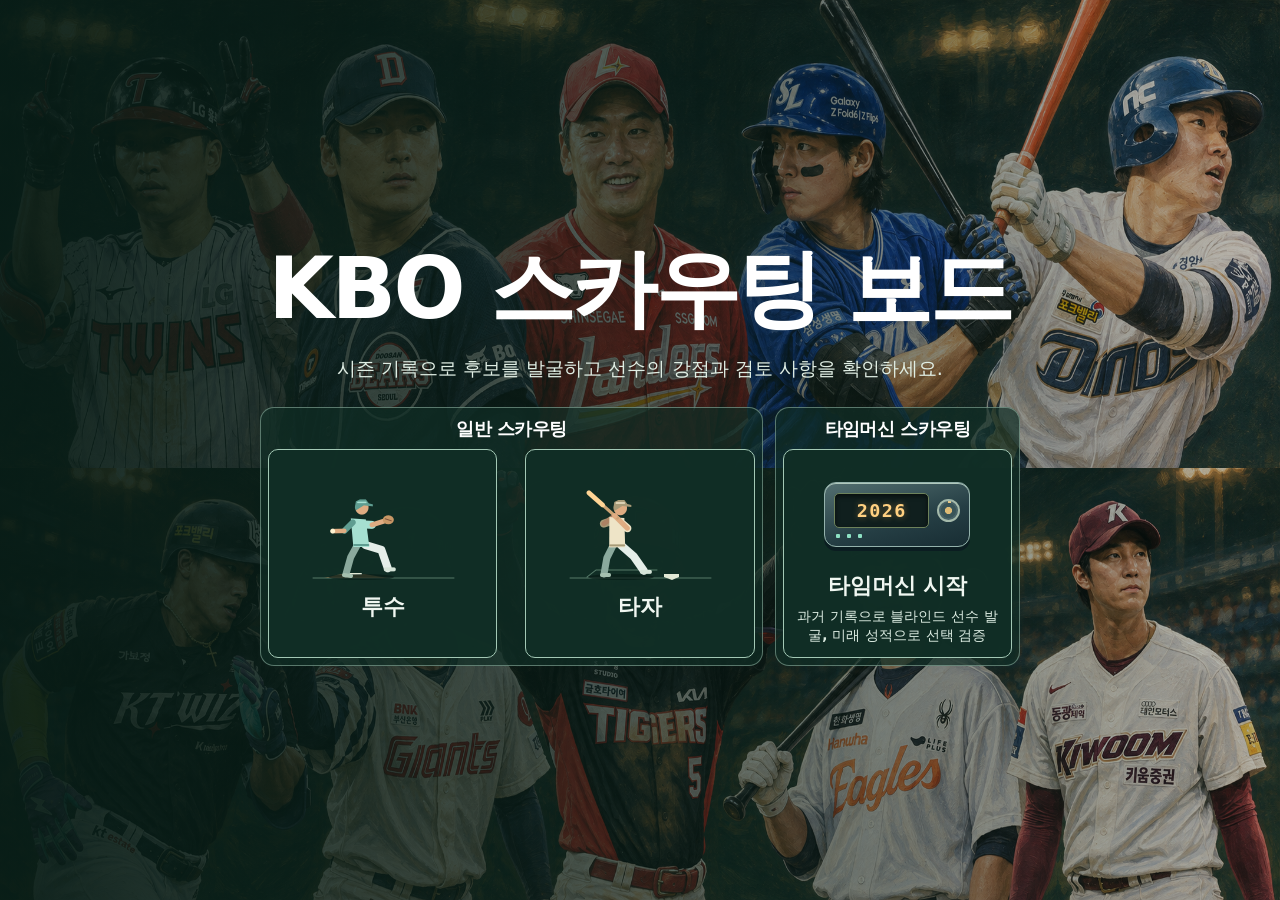
==== commit 62a786bc: "Refine scouting entry and player displays" ====
--- a/kbo_comparison/index.html
+++ b/kbo_comparison/index.html
@@ -4,8 +4,8 @@
   <meta charset="utf-8">
   <meta name="viewport" content="width=device-width, initial-scale=1">
   <title>KBO 스카우팅 보드</title>
-  <link rel="stylesheet" href="scout-workflow.css?v=season-trend">
-  <link rel="stylesheet" href="time-machine.css">
+  <link rel="stylesheet" href="scout-workflow.css?v=analysis-portraits">
+  <link rel="stylesheet" href="time-machine.css?v=smooth-year-reel">
   <script defer src="data.js"></script>
   <script defer src="metadata.js"></script>
   <script defer src="position-data.js"></script>
@@ -15,9 +15,11 @@
   <script defer src="portfolio-model.js"></script>
   <script defer src="pitching-data.js"></script>
   <script defer src="pitching.js?v=separate-profiles"></script>
-  <script defer src="time-machine.js"></script>
-  <script defer src="time-machine-ui.js"></script>
-  <script defer src="scout-workflow.js?v=time-machine"></script>
+  <script defer src="player-photo.js"></script>
+  <script defer src="time-machine.js?v=player-portraits"></script>
+  <script defer src="time-machine-ui.js?v=player-portraits"></script>
+  <script defer src="scout-workflow.js?v=analysis-portraits"></script>
+  <script defer src="start-motion.js?v=pitcher-follow-through"></script>
 </head>
 <body>
   <section id="start-screen" class="start-screen" hidden aria-labelledby="start-title">
@@ -25,23 +27,33 @@
       <h1 id="start-title">KBO 스카우팅 보드</h1>
       <p>시즌 기록으로 후보를 발굴하고 선수의 강점과 검토 사항을 확인하세요.</p>
       <nav class="start-links" aria-label="분석 선택">
-        <a class="start-card" href="?mode=batting">
-          <span class="motion-preview batter-motion" aria-hidden="true">
-            <span class="motion-athlete">
-              <span class="motion-head"></span><span class="motion-torso"></span>
-              <span class="motion-leg motion-leg-back"></span><span class="motion-leg motion-leg-front"></span>
-              <span class="motion-arm"><span class="motion-bat"></span></span>
+        <section class="start-group" aria-labelledby="standard-scouting-title">
+          <h2 id="standard-scouting-title">일반 스카우팅</h2>
+          <a class="start-card" href="?mode=pitching">
+            <canvas class="motion-preview" width="320" height="208" data-motion="pitching" aria-hidden="true"></canvas>
+            <span>투수</span>
+          </a>
+          <a class="start-card" href="?mode=batting">
+            <canvas class="motion-preview" width="320" height="208" data-motion="batting" aria-hidden="true"></canvas>
+            <span>타자</span>
+          </a>
+        </section>
+        <section class="start-group" aria-labelledby="time-machine-scouting-title">
+          <h2 id="time-machine-scouting-title">타임머신 스카우팅</h2>
+          <a class="start-card" href="?mode=time-machine">
+            <span class="motion-preview time-machine-preview" aria-hidden="true">
+              <span class="time-console">
+                <span class="time-display">
+                  <span class="time-window"><span class="time-years" id="time-years"><span>2026</span></span></span>
+                </span>
+                <span class="time-dial" id="time-dial"></span>
+                <span class="time-lights"></span>
+              </span>
             </span>
-            <span class="motion-arc"></span><span class="motion-ball"></span>
-          </span>
-          <span>일반 스카우팅</span>
-          <small>데이터 기반 선수 발굴 및 역량 평가</small>
-        </a>
-        <a class="start-card" href="?mode=time-machine">
-          <span class="motion-preview time-machine-preview" aria-hidden="true"><span></span></span>
-          <span>타임머신 스카우팅</span>
-          <small>과거 기록으로 블라인드 선수 발굴, 미래 성적으로 선택 검증</small>
-        </a>
+            <span>타임머신 시작</span>
+            <small>과거 기록으로 블라인드 선수 발굴, 미래 성적으로 선택 검증</small>
+          </a>
+        </section>
       </nav>
     </div>
   </section>
--- a/kbo_comparison/scout-workflow.css
+++ b/kbo_comparison/scout-workflow.css
@@ -69,6 +69,23 @@
 .empty { padding: 22px 6px; color: var(--muted); }
 .radar-panel .empty { display: grid; min-height: 305px; place-content: center; text-align: center; }
 .selected-players { display: flex; flex-wrap: wrap; gap: 5px; margin-top: 6px; min-height: 29px; }
+.player-name { display: inline-flex; align-items: center; gap: 7px; max-width: 100%; vertical-align: middle; font-size: 1.05rem; }
+.player-portrait {
+  display: block;
+  flex: 0 0 auto;
+  width: var(--portrait-size, 34px);
+  aspect-ratio: 1;
+  border: 1px solid #b3c9bc;
+  border-radius: 50%;
+  overflow: hidden;
+  pointer-events: none;
+  background: radial-gradient(circle at 50% 34%,#78968a 0 16%,transparent 18%),
+    radial-gradient(ellipse at 50% 105%,#78968a 0 39%,transparent 41%), #e3eee8;
+}
+.player-portrait img { display: block; width: 100%; height: 100%; object-fit: cover; object-position: center 20%; opacity: 0; }
+.player-portrait img[data-photo-loaded] { opacity: 1; background: #e3eee8; }
+.selected-players .player-name { font-size: .92rem; }
+.selected-players .player-portrait { --portrait-size: 26px; }
 .radar-chart { display: block; width: min(100%,365px); height: auto; margin-inline: auto; }
 .radar-chart text { fill: #284d40; font-size: 17px; }
 .radar-chart .radar-caption { font-size: 16px; }
@@ -100,6 +117,8 @@
 .trend-note { text-align: center; }
 .player-grid { display: grid; grid-template-columns: repeat(var(--players),minmax(0,1fr)); gap: 10px; padding-top: 9px; }
 .player-report { min-width: 0; background: #f7faf8; border: 1px solid var(--line); border-radius: 7px; padding: 9px 10px; }
+.player-report h3 { font-size: 1.15rem; }
+.player-report h3 .player-portrait { --portrait-size: 46px; }
 .player-report > section { margin-top: 7px; }
 .player-report p, .player-report details { margin-block: 3px; }
 .player-report p { font-size: .87rem; }
@@ -113,7 +132,7 @@
 th { color: var(--muted); }
 .similar-list { margin-block: 6px 0; padding-inline-start: 22px; font-size: .9rem; }
 .similar-list li + li { margin-top: 5px; }
-.similar-list span { display: block; color: var(--muted); }
+.similar-list li > span { display: block; color: var(--muted); }
 .field-review label { margin-top: 7px; }
 @media (max-width: 1180px) {
   .candidate { grid-template-columns: 28px minmax(0,1fr) auto; }
@@ -165,50 +184,16 @@
     background-size: 100% 100%,100% 52%,100% 52%,auto;
   }
 }
-.start-content { padding-block: 56px; }
+.start-content { padding-block: 56px; text-align: center; }
 .start-content h1 { font-size: clamp(2.4rem,6.8vw,5.3rem); }
 .start-content p { color: #e0eee4; margin-top: 10px; font-size: clamp(1rem,1.8vw,1.2rem); }
-.start-links { display: grid; grid-template-columns: repeat(2,minmax(0,1fr)); gap: 12px; max-width: 536px; margin-top: 24px; }
-.start-card { display: grid; justify-items: center; align-content: center; gap: 4px; min-height: 148px; padding: 12px; border: 1px solid #a3c8b5; border-radius: 10px; background: #102e25f2; color: #f0f7f1; font-size: clamp(1.14rem,2vw,1.35rem); font-weight: 750; text-decoration: none; }
+.start-links { display: grid; grid-template-columns: repeat(3,minmax(0,1fr)); column-gap: 12px; max-width: 760px; margin: 24px auto 0; }
+.start-group { display: grid; grid-template-columns: subgrid; grid-template-rows: subgrid; grid-row: 1 / span 2; border-radius: 14px; background: #102e25b3; box-shadow: inset 0 0 0 1px #a3c8b580; }
+.start-group:first-child { grid-column: span 2; }
+.start-group h2 { grid-column: 1 / -1; margin: 10px 8px 8px; text-align: center; }
+.start-card { display: grid; justify-items: center; align-content: center; gap: 4px; min-height: 148px; margin: 0 8px 8px; padding: 12px; border: 1px solid #a3c8b5; border-radius: 10px; background: #102e25f2; color: #f0f7f1; font-size: clamp(1.14rem,2vw,1.35rem); font-weight: 750; text-decoration: none; }
 .start-card:is(:hover,:focus-visible) { border-color: #d7ebde; background: #224d3d; }
-.motion-preview { --figure: #e3f2e8; --accent: #ffd095; position: relative; display: block; width: 132px; height: 89px; overflow: hidden; }
-.pitcher-motion { --accent: #a0e5cf; }
-.motion-preview::after { content: ''; position: absolute; inset: auto 11px 7px; height: 1px; background: #a9cbbb80; }
-.motion-athlete,.motion-head,.motion-torso,.motion-leg,.motion-arm,.motion-glove,.motion-bat,.motion-ball,.motion-arc { position: absolute; display: block; }
-.motion-athlete { inset: 0; transform-origin: 57px 53px; }
-.motion-head { left: 50px; top: 13px; width: 15px; height: 15px; border-radius: 50%; background: var(--figure); }
-.motion-head::after { content: ''; position: absolute; left: 8px; top: 2px; width: 11px; height: 4px; border-radius: 3px; background: var(--figure); }
-.motion-torso { left: 52px; top: 31px; width: 11px; height: 27px; border-radius: 6px; background: var(--figure); transform: rotate(8deg); }
-.motion-leg { left: 56px; top: 52px; width: 7px; height: 27px; border-radius: 4px; background: var(--figure); transform-origin: 50% 2px; }
-.motion-leg-back { transform: rotate(31deg); }
-.motion-leg-front { transform: rotate(-30deg); }
-.motion-arm { left: 57px; top: 34px; width: 25px; height: 7px; border-radius: 4px; background: var(--figure); transform-origin: 3px 50%; }
-.motion-ball { top: 41px; left: 105px; width: 6px; height: 6px; border-radius: 50%; background: var(--accent); }
-.batter-motion .motion-arm { transform: rotate(-149deg); }
-.motion-bat { right: 2px; top: 2px; width: 32px; height: 5px; border-radius: 4px; background: var(--accent); transform: rotate(34deg); transform-origin: 86% 50%; }
-.motion-arc { top: 21px; left: 43px; width: 56px; height: 33px; border: 2px solid transparent; border-top-color: var(--accent); border-radius: 50%; transform: rotate(18deg); opacity: 0; }
-.pitcher-motion .motion-arm { transform: rotate(-115deg); }
-.motion-glove { left: 70px; top: 36px; width: 12px; height: 8px; border-radius: 4px 6px 6px 4px; background: var(--accent); transform: rotate(-12deg); }
-.pitcher-motion .motion-ball { left: 51px; top: 13px; }
-@media (prefers-reduced-motion: no-preference) {
-  .batter-motion .motion-athlete { animation: batter-shift 2.2s both 2; }
-  .batter-motion .motion-arm { animation: bat-swing 2.2s both 2; }
-  .batter-motion .motion-arc { animation: swing-trail 2.2s both 2; }
-  .batter-motion .motion-ball { animation: batted-ball 2.2s both 2; }
-  .pitcher-motion .motion-athlete { animation: pitcher-shift 2.4s both 2; }
-  .pitcher-motion .motion-leg-front { animation: pitcher-stride 2.4s both 2; }
-  .pitcher-motion .motion-arm { animation: throwing-arm 2.4s both 2; }
-  .pitcher-motion .motion-ball { animation: thrown-ball 2.4s both 2; }
-  .start-card:is(:hover,:focus-visible) .motion-preview * { animation-iteration-count: infinite; }
-}
-@keyframes batter-shift { 0%,100% { transform: none; } 28% { transform: translateX(-3px) rotate(-9deg); } 47%,69% { transform: translateX(4px) rotate(11deg); } }
-@keyframes bat-swing { 0%,100% { transform: rotate(-149deg); } 28% { transform: rotate(-174deg); } 43% { transform: rotate(-16deg); } 55%,69% { transform: rotate(55deg); } }
-@keyframes swing-trail { 0%,33%,65%,100% { opacity: 0; } 43% { opacity: .85; } }
-@keyframes batted-ball { 0%,30% { opacity: 0; transform: translate(5px,4px); } 42% { opacity: 1; transform: translate(-15px,1px); } 59%,100% { opacity: 0; transform: translate(27px,-19px); } }
-@keyframes pitcher-shift { 0%,100% { transform: none; } 29% { transform: translateX(-3px) rotate(-12deg); } 52%,72% { transform: translateX(11px) rotate(19deg); } }
-@keyframes pitcher-stride { 0%,100% { transform: rotate(-30deg); } 29% { transform: rotate(-87deg); } 51%,72% { transform: rotate(-53deg); } }
-@keyframes throwing-arm { 0%,100% { transform: rotate(-115deg); } 29% { transform: rotate(-128deg); } 48% { transform: rotate(-23deg); } 60%,72% { transform: rotate(48deg); } }
-@keyframes thrown-ball { 0%,43% { opacity: 0; transform: none; } 48% { opacity: 1; transform: translate(33px,15px); } 65%,100% { opacity: 0; transform: translate(79px,23px); } }
+.motion-preview { display: block; width: 160px; max-width: 100%; height: auto; aspect-ratio: 160 / 104; }
 .header-actions,.mode-switch { display: flex; align-items: center; gap: 8px; }
 .mode-switch a { padding: 6px 9px; border-radius: 4px; color: #dcece1; text-decoration: none; white-space: nowrap; font-size: .88rem; }
 .mode-switch a[aria-current="page"] { background: #315847; color: #fff; font-weight: 750; }
@@ -217,15 +202,19 @@
   [data-mode="pitching"] .filters { grid-template-columns: minmax(100px,.65fr) 1fr 1.6fr auto; }
   [data-mode="pitching"] .weights { grid-template-columns: repeat(4,minmax(0,1fr)); }
 }
+@media(max-width: 640px) {
+  .start-links { grid-template-columns: repeat(2,minmax(0,1fr)); grid-template-rows: auto 1fr 12px auto 1fr; }
+  .start-group:last-child { grid-column: 1 / -1; grid-row: 4 / span 2; }
+  .start-group:last-child .start-card { grid-column: 1 / -1; }
+  .start-card { grid-template-columns: minmax(0,1fr); }
+}
 @media(max-width: 580px) {
   .header-inner { align-items: start; flex-wrap: wrap; }
   .header-actions { justify-content: space-between; flex-wrap: wrap; width: 100%; }
   .start-screen { background-image: linear-gradient(90deg,#071c16db,#071c1675),url('assets/kbo-players-upper.png'),url('assets/kbo-players-lower.png'); }
 }
 @media(max-width: 340px) {
-  .start-links { gap: 8px; }
   .start-card { padding-inline: 5px; }
-  .motion-preview { transform: scale(.85); }
 }
 @media print {
   .start-screen { display: none; }
--- a/kbo_comparison/time-machine.css
+++ b/kbo_comparison/time-machine.css
@@ -1,10 +1,27 @@
 .start-card { text-align: center; }
 .start-card small { max-width: 24ch; color: #dcece2; font-size: .85rem; font-weight: 550; line-height: 1.4; }
 .time-machine-preview { display: grid; place-items: center; }
-.time-machine-preview span { position: relative; width: 54px; height: 54px; border: 2px solid var(--accent); border-radius: 50%; box-shadow: 0 0 0 6px #e3f2e81b; }
-.time-machine-preview span::before { content: ""; position: absolute; left: 24px; top: 10px; width: 13px; height: 16px; border-left: 2px solid var(--figure); border-bottom: 2px solid var(--figure); }
+.time-console {
+  --year-height: 33px;
+  display: grid;
+  grid-template-columns: minmax(0,1fr) 23px;
+  gap: 6px 8px;
+  align-items: center;
+  width: min(146px,100%);
+  padding: 10px 9px 8px;
+  border: 1px solid #94b2ac;
+  border-radius: 12px;
+  background: linear-gradient(165deg,#536f70,#253e44 60%,#182d33);
+  box-shadow: inset 0 1px #b0c8bc, 0 4px 0 #0b1d21;
+}
+.time-display { height: calc(var(--year-height) + 2px); overflow: hidden; border: 1px solid #6d825b; border-radius: 5px; background: #101f1e; color: #ffd081; box-shadow: inset 0 2px 5px #0009; }
+.time-window { display: block; height: 100%; overflow: hidden; mask-image: linear-gradient(transparent, #000 18% 82%, transparent); }
+.time-years { display: block; font: 750 1.15rem / var(--year-height) ui-monospace, monospace; letter-spacing: .08em; }
+.time-years > span { display: block; height: var(--year-height); text-shadow: 0 0 6px #ffc06066; }
+.time-dial { width: 23px; height: 23px; border: 2px solid #a4b9aa; border-radius: 50%; background: radial-gradient(circle,#ddba75 0 24%,#395458 29% 54%,transparent 58%), conic-gradient(#e7c786 0 15deg,#476166 15deg 360deg); }
+.time-lights { width: 33px; height: 4px; margin-left: 2px; background: radial-gradient(circle at 2px center,#8de1c3 0 2px,transparent 2.5px) 0 0 / 11px 100%; }
 #dashboard-header .mode-switch { flex-wrap: wrap; }
-.tm-main { max-width: 1080px; }
+.tm-main { max-width: 1080px; --tm-picked-color: #a87612; --tm-recommended-color: #2868a1; }
 .tm-progress { display: flex; flex-wrap: wrap; gap: 6px; list-style: none; margin: 4px 0 12px; padding: 0; }
 .tm-progress li { border-radius: 6px; padding: 5px 9px; color: var(--muted); background: #e3ebe6; font-size: .875rem; }
 .tm-progress [aria-current="step"] { color: white; background: var(--green); font-weight: 700; }
@@ -27,13 +44,37 @@
 .tm-card dd { margin: 0; font-weight: 680; }
 .tm-actions { display: flex; flex-wrap: wrap; gap: 8px; margin-top: 14px; }
 .tm-message, .tm-report li { margin-block: 8px; }
+.tm-result-key { display: flex; flex-wrap: wrap; gap: 8px; margin-block: 10px; }
 .tm-table { margin-top: 12px; overflow-x: auto; }
-.tm-table table { width: 100%; min-width: 490px; border-collapse: collapse; text-align: left; font-variant-numeric: tabular-nums; }
+.tm-table table { width: 100%; min-width: 490px; border-collapse: separate; border-spacing: 0; text-align: left; font-variant-numeric: tabular-nums; }
 .tm-table th, .tm-table td { border-bottom: 1px solid var(--line); padding: 8px; vertical-align: top; }
 .tm-table thead { background: var(--wash); }
 .tm-table td span { display: block; }
+.tm-result-role { display: block; margin-top: 4px; }
+:is(.tm-result-key, .tm-table, .tm-report) [data-picked] { --tm-result-color: var(--tm-picked-color); --tm-result-fill: #fff7e3; }
+:is(.tm-result-key, .tm-table, .tm-report) [data-recommended]:not([data-picked]) { --tm-result-color: var(--tm-recommended-color); --tm-result-fill: #eef6ff; }
+.tm-table :is([data-picked], [data-recommended]) { border-inline: 2px solid var(--tm-result-color); }
+.tm-table thead :is([data-picked], [data-recommended]) {
+  --tm-inner-top: 2px;
+  border-top: 2px solid var(--tm-result-color);
+  background: var(--tm-result-fill);
+}
+.tm-table tbody tr:last-child :is([data-picked], [data-recommended]) {
+  --tm-inner-bottom: -2px;
+  border-bottom: 2px solid var(--tm-result-color);
+}
+.tm-table [data-picked][data-recommended] {
+  box-shadow: inset 2px 0 var(--tm-recommended-color), inset -2px 0 var(--tm-recommended-color),
+    inset 0 var(--tm-inner-top, 0px) var(--tm-recommended-color), inset 0 var(--tm-inner-bottom, 0px) var(--tm-recommended-color);
+}
 .tm-main .trend-chart { min-width: 410px; }
 .tm-report { padding-inline-start: 1.4em; }
+:is(.tm-result-key, .tm-report) > :is([data-picked], [data-recommended]) {
+  padding: 8px 10px;
+  border: 2px solid var(--tm-result-color);
+  border-radius: 8px;
+  background: var(--tm-result-fill);
+}
 @media (max-width: 760px) {
   .tm-filters { grid-template-columns: repeat(2,minmax(0,1fr)); }
   .tm-filters button { grid-column: 1 / -1; justify-self: start; }
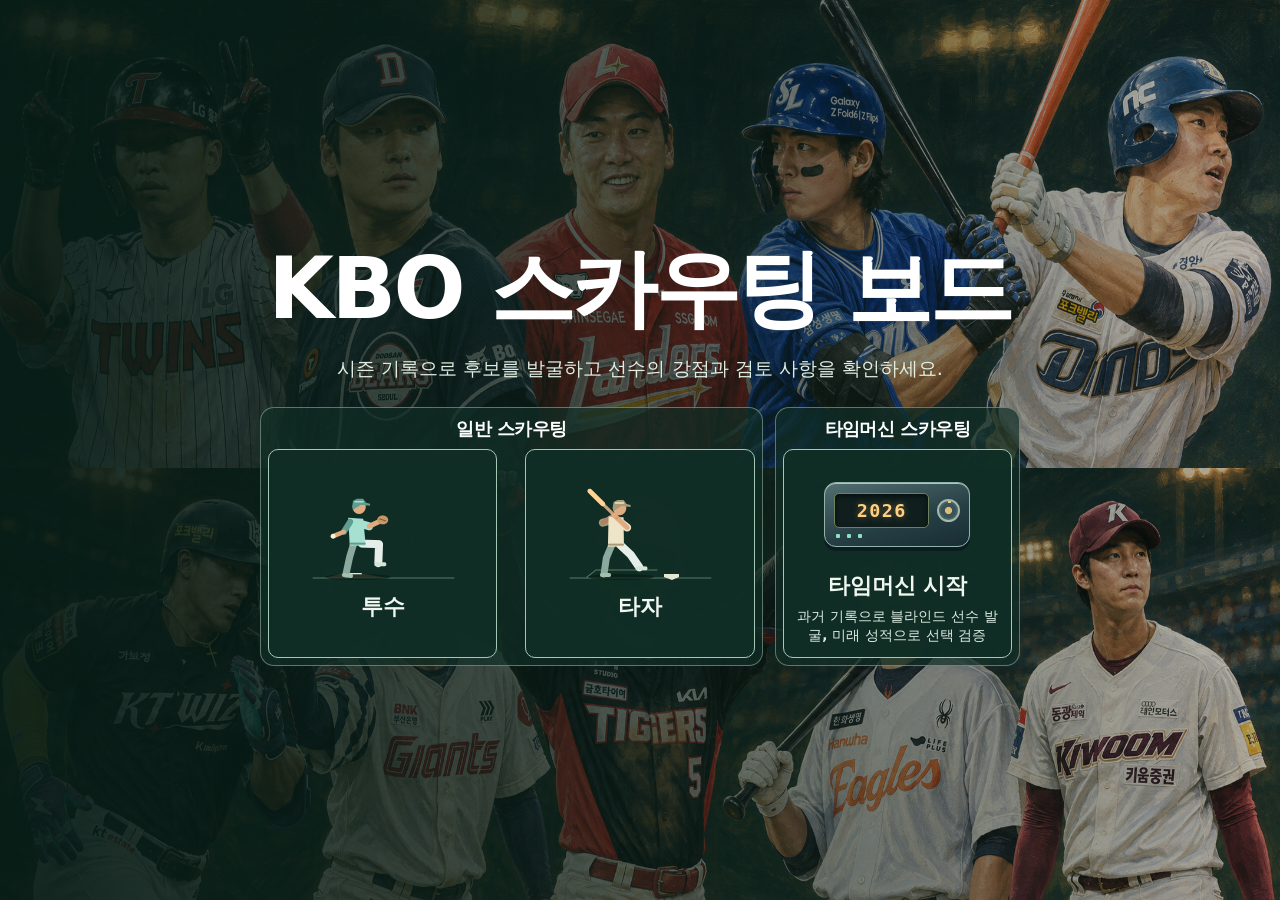
==== commit 54037708: "Fix player portraits on mobile" ====
--- a/kbo_comparison/index.html
+++ b/kbo_comparison/index.html
@@ -4,7 +4,7 @@
   <meta charset="utf-8">
   <meta name="viewport" content="width=device-width, initial-scale=1">
   <title>KBO 스카우팅 보드</title>
-  <link rel="stylesheet" href="scout-workflow.css?v=analysis-portraits">
+  <link rel="stylesheet" href="scout-workflow.css?v=mobile-portraits">
   <link rel="stylesheet" href="time-machine.css?v=smooth-year-reel">
   <script defer src="data.js"></script>
   <script defer src="metadata.js"></script>
@@ -15,7 +15,7 @@
   <script defer src="portfolio-model.js"></script>
   <script defer src="pitching-data.js"></script>
   <script defer src="pitching.js?v=separate-profiles"></script>
-  <script defer src="player-photo.js"></script>
+  <script defer src="player-photo.js?v=mobile-portraits"></script>
   <script defer src="time-machine.js?v=player-portraits"></script>
   <script defer src="time-machine-ui.js?v=player-portraits"></script>
   <script defer src="scout-workflow.js?v=analysis-portraits"></script>
--- a/kbo_comparison/scout-workflow.css
+++ b/kbo_comparison/scout-workflow.css
@@ -72,9 +72,10 @@
 .player-name { display: inline-flex; align-items: center; gap: 7px; max-width: 100%; vertical-align: middle; font-size: 1.05rem; }
 .player-portrait {
   display: block;
+  position: relative;
   flex: 0 0 auto;
   width: var(--portrait-size, 34px);
-  aspect-ratio: 1;
+  height: var(--portrait-size, 34px);
   border: 1px solid #b3c9bc;
   border-radius: 50%;
   overflow: hidden;
@@ -82,8 +83,8 @@
   background: radial-gradient(circle at 50% 34%,#78968a 0 16%,transparent 18%),
     radial-gradient(ellipse at 50% 105%,#78968a 0 39%,transparent 41%), #e3eee8;
 }
-.player-portrait img { display: block; width: 100%; height: 100%; object-fit: cover; object-position: center 20%; opacity: 0; }
-.player-portrait img[data-photo-loaded] { opacity: 1; background: #e3eee8; }
+.player-portrait img { position: absolute; inset: 0; display: block; width: 100%; height: 100%; object-fit: cover; object-position: center 20%; }
+.player-portrait img[data-photo-loaded] { background: #e3eee8; }
 .selected-players .player-name { font-size: .92rem; }
 .selected-players .player-portrait { --portrait-size: 26px; }
 .radar-chart { display: block; width: min(100%,365px); height: auto; margin-inline: auto; }
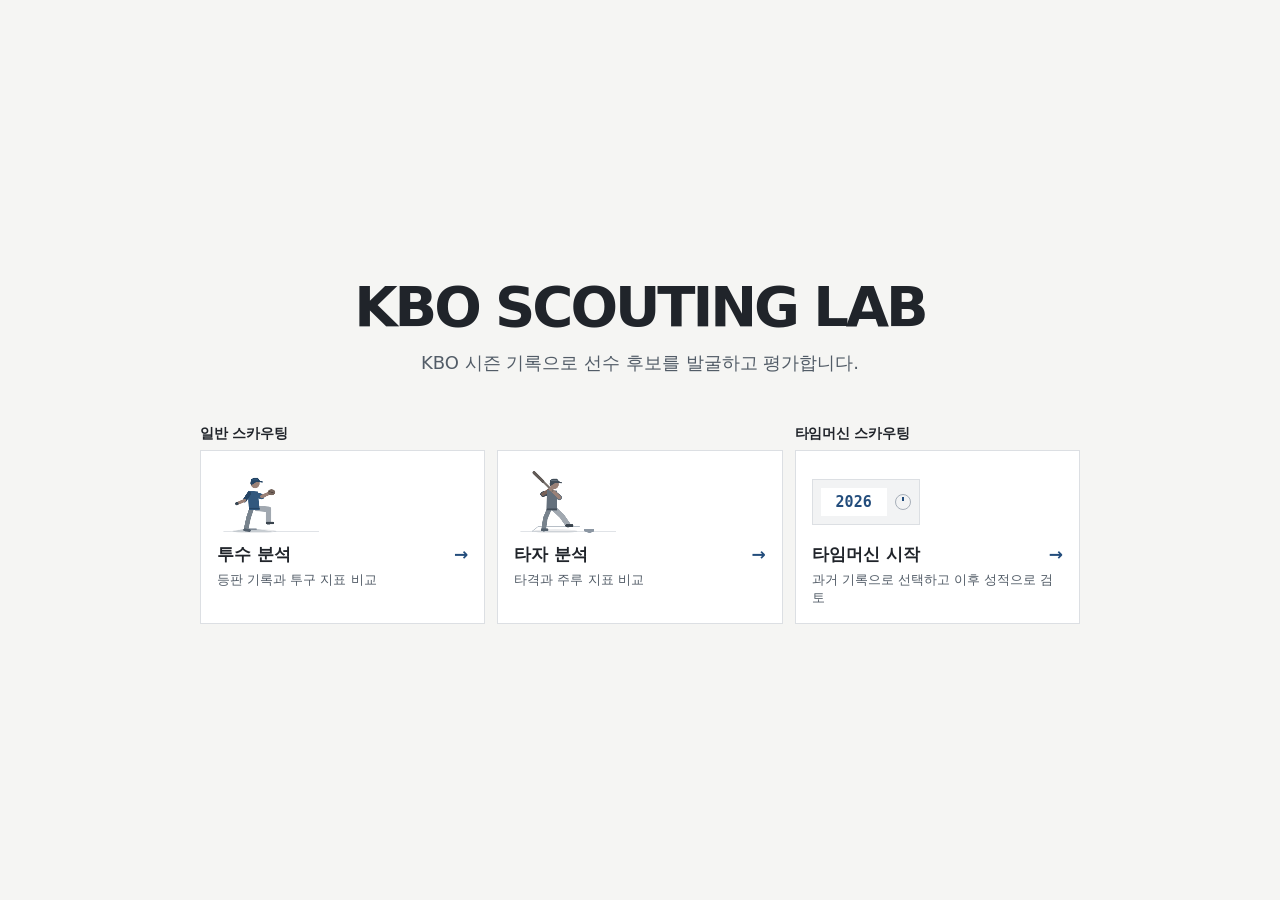
==== commit 8dd3717d: "Redesign scouting dashboard interface" ====
--- a/kbo_comparison/index.html
+++ b/kbo_comparison/index.html
@@ -3,15 +3,15 @@
 <head>
   <meta charset="utf-8">
   <meta name="viewport" content="width=device-width, initial-scale=1">
-  <title>KBO 스카우팅 보드</title>
-  <link rel="stylesheet" href="scout-workflow.css?v=mobile-portraits">
-  <link rel="stylesheet" href="time-machine.css?v=smooth-year-reel">
+  <title>KBO SCOUTING LAB</title>
+  <link rel="stylesheet" href="scout-workflow.css?v=lab-design">
+  <link rel="stylesheet" href="time-machine.css?v=lab-design">
   <script defer src="data.js"></script>
   <script defer src="metadata.js"></script>
   <script defer src="position-data.js"></script>
   <script defer src="core.js"></script>
   <script defer src="analytics.js"></script>
-  <script defer src="charts.js?v=season-trend"></script>
+  <script defer src="charts.js?v=lab-design"></script>
   <script defer src="portfolio-model.js"></script>
   <script defer src="pitching-data.js"></script>
   <script defer src="pitching.js?v=separate-profiles"></script>
@@ -19,23 +19,25 @@
   <script defer src="time-machine.js?v=player-portraits"></script>
   <script defer src="time-machine-ui.js?v=player-portraits"></script>
   <script defer src="scout-workflow.js?v=analysis-portraits"></script>
-  <script defer src="start-motion.js?v=pitcher-follow-through"></script>
+  <script defer src="start-motion.js?v=lab-design"></script>
 </head>
 <body>
   <section id="start-screen" class="start-screen" hidden aria-labelledby="start-title">
     <div class="shell start-content">
-      <h1 id="start-title">KBO 스카우팅 보드</h1>
-      <p>시즌 기록으로 후보를 발굴하고 선수의 강점과 검토 사항을 확인하세요.</p>
+      <h1 id="start-title">KBO SCOUTING LAB</h1>
+      <p>KBO 시즌 기록으로 선수 후보를 발굴하고 평가합니다.</p>
       <nav class="start-links" aria-label="분석 선택">
         <section class="start-group" aria-labelledby="standard-scouting-title">
           <h2 id="standard-scouting-title">일반 스카우팅</h2>
           <a class="start-card" href="?mode=pitching">
             <canvas class="motion-preview" width="320" height="208" data-motion="pitching" aria-hidden="true"></canvas>
-            <span>투수</span>
+            <span class="start-action">투수 분석 <span aria-hidden="true">→</span></span>
+            <small>등판 기록과 투구 지표 비교</small>
           </a>
           <a class="start-card" href="?mode=batting">
             <canvas class="motion-preview" width="320" height="208" data-motion="batting" aria-hidden="true"></canvas>
-            <span>타자</span>
+            <span class="start-action">타자 분석 <span aria-hidden="true">→</span></span>
+            <small>타격과 주루 지표 비교</small>
           </a>
         </section>
         <section class="start-group" aria-labelledby="time-machine-scouting-title">
@@ -47,11 +49,10 @@
                   <span class="time-window"><span class="time-years" id="time-years"><span>2026</span></span></span>
                 </span>
                 <span class="time-dial" id="time-dial"></span>
-                <span class="time-lights"></span>
               </span>
             </span>
-            <span>타임머신 시작</span>
-            <small>과거 기록으로 블라인드 선수 발굴, 미래 성적으로 선택 검증</small>
+            <span class="start-action">타임머신 시작 <span aria-hidden="true">→</span></span>
+            <small>과거 기록으로 선택하고 이후 성적으로 검토</small>
           </a>
         </section>
       </nav>
@@ -59,7 +60,7 @@
   </section>
   <header id="dashboard-header" class="masthead" hidden>
     <div class="shell header-inner">
-      <div><h1 id="dashboard-title">KBO 스카우팅 보드</h1><p>후보 발굴과 선수 평가</p></div>
+      <div class="header-title"><p class="product-name">KBO SCOUTING LAB</p><h1 id="dashboard-title">스카우팅 보드</h1></div>
       <div class="header-actions screen-only">
         <nav class="mode-switch" aria-label="분석 전환">
           <a href="?">시작 화면</a>
@@ -67,7 +68,7 @@
           <a id="switch-batting" href="?mode=batting">타자 분석</a>
           <a id="switch-pitching" href="?mode=pitching">투수 분석</a>
         </nav>
-        <button type="button" id="print-report" disabled>인쇄 / PDF 저장</button>
+        <button type="button" class="secondary" id="print-report" disabled>인쇄 / PDF 저장</button>
       </div>
     </div>
   </header>
@@ -102,6 +103,9 @@
             <p id="pool-summary" class="muted" aria-live="polite"></p>
           </header>
           <div class="candidate-scroll" tabindex="0" role="region" aria-label="후보 목록">
+            <div class="candidate-columns" aria-hidden="true">
+              <span>순위</span><span>선수</span><span>평가 근거</span><span>점수 · 선택</span>
+            </div>
             <div id="candidates" class="candidate-list"></div>
             <button type="button" class="secondary" id="more-candidates" hidden>후보 더 보기</button>
           </div>
@@ -150,7 +154,7 @@
   <div id="time-machine" hidden>
     <header class="masthead">
       <div class="shell header-inner">
-        <h1>타임머신 스카우팅</h1>
+        <div class="header-title"><p class="product-name">KBO SCOUTING LAB</p><h1>타임머신 스카우팅</h1></div>
         <nav class="mode-switch" aria-label="모드 전환">
           <a href="?">시작 화면</a>
           <a href="?mode=batting">일반 스카우팅</a>
@@ -166,8 +170,10 @@
         <li>결과 요약</li>
       </ol>
       <section class="panel tm-panel" id="tm-panel" aria-labelledby="tm-heading">
-        <h2 id="tm-heading" tabindex="-1">평가 기준 선택</h2>
-        <p id="tm-context" class="muted" hidden></p>
+        <header class="panel-heading tm-heading">
+          <h2 id="tm-heading" tabindex="-1">평가 기준 선택</h2>
+          <p id="tm-context" class="muted" hidden></p>
+        </header>
         <form id="tm-form">
           <div class="tm-filters">
             <label>평가 기준 시즌<select id="tm-year" required></select></label>
--- a/kbo_comparison/scout-workflow.css
+++ b/kbo_comparison/scout-workflow.css
@@ -1,223 +1,328 @@
 :root {
   color-scheme: light;
   font-family: system-ui, -apple-system, "Apple SD Gothic Neo", "Malgun Gothic", sans-serif;
-  color: #172d28;
-  background: #eef2ef;
+  color: var(--ink);
+  background: var(--canvas);
   line-height: 1.5;
-  --ink: #172d28;
-  --muted: #495f58;
-  --green: #216147;
-  --deep: #102e25;
-  --line: #d7e2db;
-  --wash: #e9f1ec;
+  --canvas: #f5f5f3;
+  --surface: #fff;
+  --surface-muted: #f2f3f4;
+  --ink: #20242a;
+  --muted: #525c67;
+  --line: #dcdfe3;
+  --control-line: #a7afb9;
+  --accent: #234d7c;
+  --accent-hover: #193b63;
+  --accent-surface: #eaf0f7;
+  --danger: #a12831;
+  --radius: 2px;
+  --space-1: 4px;
+  --space-2: 8px;
+  --space-3: 12px;
+  --space-4: 16px;
+  --space-5: 24px;
+  --control-height: 40px;
+  --panel-padding: var(--space-4);
 }
 * { box-sizing: border-box; }
 body { margin: 0; }
 [hidden], .print-only { display: none !important; }
 .shell { width: min(1376px,calc(100% - 48px)); margin-inline: auto; }
-.masthead { background: var(--deep); color: #fff; border-bottom: 3px solid #629477; }
-.header-inner { min-height: 68px; display: flex; align-items: center; justify-content: space-between; gap: 12px; padding-block: 8px; }
-.header-inner p { color: #c5d9cc; font-size: .88rem; margin-top: 2px; }
-main.shell { padding-block: 10px 20px; }
+main.shell { padding-block: var(--space-4) var(--space-5); }
 h1,h2,h3,h4,p { margin: 0; overflow-wrap: anywhere; }
-h1,h2,h3,h4 { line-height: 1.3; letter-spacing: -.03em; }
-h1 { font-size: clamp(1.25rem,2.4vw,1.68rem); }
-h2 { font-size: 1.14rem; }
+h1,h2,h3,h4 { line-height: 1.3; font-weight: 650; }
+h1 { font-size: clamp(1.25rem,2.1vw,1.6rem); letter-spacing: -.025em; }
+h2 { font-size: 1.125rem; letter-spacing: -.015em; }
 h3 { font-size: 1rem; }
-h4 { font-size: .96rem; }
-.panel { background: #fff; border: 1px solid var(--line); border-radius: 11px; padding: 14px; min-width: 0; }
-.panel-heading { display: flex; align-items: baseline; justify-content: space-between; flex-wrap: wrap; gap: 4px 12px; }
-.filters { display: grid; grid-template-columns: minmax(100px,.65fr) 1fr 1fr 1.6fr auto; align-items: end; gap: 10px; }
-label { display: grid; gap: 4px; font-size: .88rem; font-weight: 680; min-width: 0; }
-input,textarea,select,button { font: inherit; }
-select, input[type=number], input[type=search], textarea { min-width: 0; width: 100%; padding: 8px 10px; color: var(--ink); background: #fff; border: 1px solid #a8beb0; border-radius: 6px; }
+h4 { font-size: .9375rem; }
+.muted { color: var(--muted); font-size: .8125rem; }
+
+.masthead { background: var(--surface); border-bottom: 1px solid var(--line); }
+.header-inner { min-height: 68px; display: flex; align-items: center; justify-content: space-between; gap: var(--space-4); padding-block: var(--space-2); }
+.product-name { color: var(--muted); font-size: .6875rem; font-weight: 700; letter-spacing: .09em; }
+.header-actions,.mode-switch { display: flex; align-items: center; gap: var(--space-2); }
+.mode-switch { flex-wrap: wrap; gap: 0; }
+.mode-switch a {
+  display: flex;
+  align-items: center;
+  min-height: var(--control-height);
+  padding-inline: var(--space-3);
+  border-bottom: 2px solid transparent;
+  color: var(--muted);
+  font-size: .875rem;
+  text-decoration: none;
+  white-space: nowrap;
+}
+.mode-switch a:hover { background: var(--surface-muted); color: var(--ink); }
+.mode-switch a[aria-current="page"] { border-color: var(--accent); color: var(--accent); font-weight: 650; }
+#print-report { white-space: nowrap; }
+
+button,input,textarea,select { font: inherit; }
+label { display: grid; gap: var(--space-1); min-width: 0; color: var(--ink); font-size: .8125rem; font-weight: 600; }
+select,input[type=number],input[type=search],textarea {
+  width: 100%;
+  min-width: 0;
+  min-height: var(--control-height);
+  padding: 7px 10px;
+  border: 1px solid var(--control-line);
+  border-radius: var(--radius);
+  color: var(--ink);
+  background: var(--surface);
+  font-size: .875rem;
+  font-weight: 450;
+}
 textarea { resize: vertical; }
-button, select, input[type=search] { min-height: 42px; }
-button { padding: 7px 13px; border: 1px solid var(--green); border-radius: 6px; background: var(--green); color: #fff; font-weight: 730; cursor: pointer; }
-button:disabled { opacity: .55; cursor: default; }
-#print-report { background: #dcece1; color: var(--deep); border-color: #dcece1; white-space: nowrap; }
-button.secondary, button.tag { background: #fff; color: var(--green); }
-button.tag { padding: 3px 8px; min-height: 28px; border-color: #a8beb0; font-size: .84rem; }
-:focus-visible { outline: 3px solid #ae6712; outline-offset: 2px; }
-.masthead :focus-visible { outline-color: #e5b86b; }
-.muted { color: var(--muted); font-size: .85rem; }
-details { font-size: .85rem; }
-summary { cursor: pointer; font-weight: 700; color: var(--green); }
-details p, details .table-wrap { margin-top: 7px; }
-.advanced { margin-top: 7px; }
-.advanced-fields { margin-top: 8px; max-width: 150px; }
-#custom-weights { min-width: 0; margin: 9px 0 0; padding: 4px 10px 7px; border: 1px solid var(--line); border-radius: 6px; background: #f7faf8; }
-#custom-weights legend { padding-inline: 4px; font-size: .88rem; font-weight: 700; color: var(--green); }
-.weights { display: grid; grid-template-columns: repeat(5,minmax(0,1fr)); gap: 4px 16px; }
-.weight-control { display: grid; grid-template-columns: minmax(0,1fr) auto; align-items: center; column-gap: 5px; }
-.weight-control input { grid-column: 1 / -1; width: 100%; min-width: 0; margin: 0; height: 26px; accent-color: var(--green); }
-.weight-value { color: var(--green); font-size: .88rem; font-weight: 750; font-variant-numeric: tabular-nums; }
-#form-message, #selection-message { margin-top: 6px; color: #853b22; font-size: .88rem; }
-.workspace { margin-block: 10px; display: grid; grid-template-columns: minmax(0,1.22fr) minmax(0,1fr); gap: 12px; align-items: stretch; }
-.results .panel-heading { align-items: start; flex-direction: column; gap: 2px; }
-.candidate-scroll { max-height: 290px; overflow-y: auto; scrollbar-gutter: stable; margin-top: 8px; padding: 3px 4px 3px 3px; }
-.candidate { display: grid; grid-template-columns: 32px minmax(105px,.8fr) minmax(150px,1.5fr) auto; align-items: center; gap: 9px; padding: 9px 8px; border: 1px solid transparent; border-bottom-color: var(--line); }
-.candidate:has(input:checked) { border-color: #86ab95; border-radius: 6px; background: #edf6ef; }
-.rank,.score { color: var(--green); font-weight: 780; font-size: 1.09rem; font-variant-numeric: tabular-nums; white-space: nowrap; }
-.rank small,.score small { margin-inline-start: 2px; font-size: .72rem; }
-.candidate-notes p { font-size: .83rem; }
-.candidate-notes strong { margin-inline-end: 4px; }
-.candidate-actions { display: flex; align-items: center; gap: 8px; }
-.select-player { display: flex; gap: 4px; align-items: center; min-height: 32px; cursor: pointer; white-space: nowrap; }
-.select-player input { margin: 0; width: 17px; height: 17px; accent-color: var(--green); }
-#more-candidates,.method { margin-top: 7px; }
-.empty { padding: 22px 6px; color: var(--muted); }
-.radar-panel .empty { display: grid; min-height: 305px; place-content: center; text-align: center; }
-.selected-players { display: flex; flex-wrap: wrap; gap: 5px; margin-top: 6px; min-height: 29px; }
-.player-name { display: inline-flex; align-items: center; gap: 7px; max-width: 100%; vertical-align: middle; font-size: 1.05rem; }
+button {
+  min-height: var(--control-height);
+  padding: 7px 12px;
+  border: 1px solid var(--accent);
+  border-radius: var(--radius);
+  background: var(--accent);
+  color: var(--surface);
+  font-size: .875rem;
+  font-weight: 650;
+  cursor: pointer;
+}
+button:enabled:hover { background: var(--accent-hover); }
+button.secondary,button.tag { border-color: var(--control-line); background: var(--surface); color: var(--ink); }
+button.secondary:enabled:hover,button.tag:enabled:hover { border-color: var(--accent); background: var(--accent-surface); color: var(--accent); }
+button:disabled { border-color: var(--line); background: var(--surface-muted); color: var(--muted); cursor: default; }
+button.tag { min-height: 32px; padding: 2px 7px; }
+:focus-visible { outline: 2px solid var(--accent); outline-offset: 2px; }
+:is(select,input,textarea):focus-visible { outline-offset: 0; }
+
+.panel { min-width: 0; padding: var(--panel-padding); border: 1px solid var(--line); background: var(--surface); }
+.panel-heading { display: flex; align-items: baseline; justify-content: space-between; flex-wrap: wrap; gap: var(--space-1) var(--space-3); }
+details { font-size: .8125rem; }
+summary { color: var(--accent); font-weight: 650; cursor: pointer; }
+details p,details .table-wrap { margin-top: var(--space-2); }
+
+#dashboard { display: grid; gap: var(--space-3); }
+.filters { display: grid; grid-template-columns: minmax(92px,.65fr) 1fr 1fr 1.65fr auto; align-items: end; gap: var(--space-3); }
+.advanced { margin-top: var(--space-2); }
+.advanced-fields { max-width: 150px; margin-top: var(--space-2); }
+#custom-weights { min-width: 0; margin: var(--space-3) 0 0; padding: var(--space-2) 0 0; border: 0; }
+#custom-weights legend { padding: 0; color: var(--ink); font-size: .8125rem; font-weight: 650; }
+.weights { display: grid; grid-template-columns: repeat(5,minmax(0,1fr)); gap: var(--space-2) var(--space-4); }
+.weight-control { display: grid; grid-template-columns: minmax(0,1fr) auto; align-items: center; gap: 0 var(--space-1); }
+.weight-control input { grid-column: 1 / -1; width: 100%; min-width: 0; margin: 0; height: 26px; accent-color: var(--accent); }
+.weight-value { color: var(--accent); font-size: .875rem; font-weight: 650; font-variant-numeric: tabular-nums; }
+#form-message,#selection-message,#tm-error { margin-top: var(--space-2); color: var(--danger); font-size: .875rem; }
+
+.workspace { display: grid; grid-template-columns: minmax(0,1.28fr) minmax(0,1fr); gap: var(--space-3); align-items: stretch; }
+.results { --candidate-columns: 37px minmax(115px,.94fr) minmax(130px,1.3fr) 106px; }
+.results .panel-heading { align-items: start; flex-direction: column; }
+.candidate-scroll { max-height: 300px; overflow: auto; scrollbar-gutter: stable; margin-top: var(--space-3); }
+.candidate-scroll:focus-visible { outline-offset: -2px; }
+.candidate,.candidate-columns {
+  display: grid;
+  grid-template-columns: var(--candidate-columns);
+  align-items: center;
+  gap: var(--space-2);
+  padding-inline: var(--space-2);
+  border-inline-start: 2px solid transparent;
+  border-bottom: 1px solid var(--line);
+}
+.candidate-columns { position: sticky; top: 0; z-index: 1; min-height: 32px; background: var(--surface-muted); color: var(--muted); font-size: .75rem; font-weight: 650; }
+.candidate-columns span:last-child { text-align: end; }
+.candidate { min-height: 56px; padding-block: var(--space-1); }
+.candidate:hover { background: var(--surface-muted); }
+.candidate:has(input:checked) { border-inline-start-color: var(--accent); background: var(--accent-surface); }
+.rank,.score { color: var(--ink); font-weight: 700; font-variant-numeric: tabular-nums; white-space: nowrap; }
+.rank small,.score small { margin-inline-start: 2px; color: var(--muted); font-size: .6875rem; font-weight: 550; }
+.candidate-notes p { color: var(--muted); font-size: .8125rem; }
+.candidate-notes strong { margin-inline-end: var(--space-1); color: var(--ink); font-weight: 650; }
+.candidate-actions { display: flex; align-items: center; justify-content: end; gap: var(--space-2); }
+.select-player { display: flex; gap: var(--space-1); align-items: center; min-height: 36px; font-size: .8125rem; cursor: pointer; white-space: nowrap; }
+.select-player input { margin: 0; width: 17px; height: 17px; accent-color: var(--accent); }
+#more-candidates,.method { margin-top: var(--space-2); }
+.empty { padding: var(--space-4) var(--space-2); color: var(--muted); }
+.radar-panel .empty { display: grid; min-height: 154px; place-content: center; text-align: center; font-size: .875rem; }
+.selected-players { display: flex; flex-wrap: wrap; gap: var(--space-1); margin-top: var(--space-2); }
+.selected-players:empty { display: none; }
+.player-name { display: inline-flex; align-items: center; gap: var(--space-2); max-width: 100%; vertical-align: middle; font-size: 1rem; }
 .player-portrait {
   display: block;
   position: relative;
   flex: 0 0 auto;
-  width: var(--portrait-size, 34px);
-  height: var(--portrait-size, 34px);
-  border: 1px solid #b3c9bc;
+  width: var(--portrait-size, 32px);
+  height: var(--portrait-size, 32px);
+  border: 1px solid var(--line);
   border-radius: 50%;
   overflow: hidden;
   pointer-events: none;
-  background: radial-gradient(circle at 50% 34%,#78968a 0 16%,transparent 18%),
-    radial-gradient(ellipse at 50% 105%,#78968a 0 39%,transparent 41%), #e3eee8;
+  background: radial-gradient(circle at 50% 34%,var(--control-line) 0 16%,transparent 18%),
+    radial-gradient(ellipse at 50% 105%,var(--control-line) 0 39%,transparent 41%), var(--surface-muted);
 }
 .player-portrait img { position: absolute; inset: 0; display: block; width: 100%; height: 100%; object-fit: cover; object-position: center 20%; }
-.player-portrait img[data-photo-loaded] { background: #e3eee8; }
-.selected-players .player-name { font-size: .92rem; }
-.selected-players .player-portrait { --portrait-size: 26px; }
-.radar-chart { display: block; width: min(100%,365px); height: auto; margin-inline: auto; }
-.radar-chart text { fill: #284d40; font-size: 17px; }
+.player-portrait img[data-photo-loaded] { background: var(--surface-muted); }
+.selected-players .player-name { font-size: .8125rem; }
+.selected-players .player-portrait { --portrait-size: 24px; }
+
+.radar-chart { display: block; width: min(100%,350px); height: auto; margin: var(--space-1) auto 0; }
+[data-mode="pitching"] .radar-chart { width: min(100%,326px); }
+.radar-chart text { fill: var(--ink); font-size: 17px; }
 .radar-chart .radar-caption { font-size: 16px; }
-.radar-chart .radar-tick { font-size: 12px; }
-.chart-legend { display: flex; justify-content: center; flex-wrap: wrap; gap: 4px 12px; font-size: .82rem; }
-.chart-legend i { display: inline-block; width: 9px; height: 9px; margin-inline-end: 5px; border-radius: 50%; }
-.radar-scope,.radar-empty { text-align: center; margin-top: 5px; }
-.radar-meta { display: flex; flex-wrap: wrap; align-items: baseline; justify-content: space-between; gap: 0 10px; margin-top: 7px; }
+.radar-chart .radar-tick { fill: var(--muted); font-size: 12px; }
+.chart-legend { display: flex; justify-content: center; flex-wrap: wrap; gap: var(--space-1) var(--space-3); font-size: .8125rem; }
+.chart-legend i { display: inline-block; width: 10px; height: 4px; margin-inline-end: 5px; vertical-align: middle; }
+.radar-scope,.radar-empty,.trend-note { margin-top: var(--space-1); text-align: center; }
+.radar-meta { display: flex; flex-wrap: wrap; align-items: baseline; justify-content: space-between; gap: var(--space-1) var(--space-3); margin-top: var(--space-2); }
 .radar-meta > * { margin-top: 0; }
 .radar-meta > details[open] { flex-basis: 100%; }
-.radar-empty { font-size: .84rem; }
-.analysis-panel .panel-heading { padding-bottom: 8px; border-bottom: 1px solid var(--line); }
-.analysis-tabs { display: flex; flex-wrap: wrap; gap: 4px; }
-.analysis-tabs button { min-height: 32px; padding: 4px 10px; color: var(--green); background: #fff; border-color: transparent; font-size: .88rem; }
-.analysis-tabs button[aria-selected="true"] { background: var(--wash); border-color: #b0c8b9; }
-.trend-heading { display: flex; flex-wrap: wrap; align-items: center; gap: 6px 14px; margin-top: 9px; }
-.trend-heading label { display: flex; align-items: center; gap: 6px; }
-.trend-heading select { min-height: 34px; padding: 4px 6px; }
+.radar-empty { font-size: .875rem; }
+
+.analysis-panel > .panel-heading { gap: var(--space-2) var(--space-4); border-bottom: 1px solid var(--line); }
+.analysis-panel > .panel-heading h2 { padding-bottom: var(--space-2); }
+.analysis-tabs { display: flex; flex-wrap: wrap; gap: 0; }
+.analysis-tabs button {
+  min-height: var(--control-height);
+  padding-inline: var(--space-3);
+  border: 0;
+  border-bottom: 2px solid transparent;
+  border-radius: 0;
+  background: var(--surface);
+  color: var(--muted);
+  font-weight: 550;
+}
+.analysis-tabs button:hover { background: var(--surface-muted); color: var(--ink); }
+.analysis-tabs button[aria-selected="true"] { border-color: var(--accent); color: var(--accent); font-weight: 700; }
+.trend-heading { display: flex; flex-wrap: wrap; align-items: center; gap: var(--space-2) var(--space-4); margin-top: var(--space-3); }
+.trend-heading label { display: flex; align-items: center; gap: var(--space-2); white-space: nowrap; }
+.trend-heading select { width: auto; padding-inline: var(--space-2); }
 .trend-scroll { overflow-x: auto; }
-.trend-chart { display: block; width: min(100%,760px); min-width: var(--trend-min-width,0); height: clamp(180px,23vw,210px); margin-inline: auto; }
-.trend-chart text { font-size: 14px; }
+.trend-chart { display: block; width: min(100%,760px); min-width: var(--trend-min-width,0); height: clamp(170px,23vw,210px); margin-inline: auto; }
+.trend-chart text { font-size: 14px; font-variant-numeric: tabular-nums; }
 .trend-chart text:not(.trend-value) { fill: var(--muted); }
-.trend-chart .trend-value { font-weight: 720; }
+.trend-chart .trend-value { font-weight: 700; }
 .trend-gridline { stroke: var(--line); }
 .trend-segment,.trend-point { stroke-width: 2; vector-effect: non-scaling-stroke; }
-.trend-summary { display: flex; flex-wrap: wrap; gap: 7px; margin-top: 8px; }
-.trend-summary section { flex: 1 1 230px; min-width: 0; border-radius: 6px; background: #f7faf8; padding: 6px 9px; }
-.trend-summary p { margin-top: 2px; }
-.trend-note { text-align: center; }
-.player-grid { display: grid; grid-template-columns: repeat(var(--players),minmax(0,1fr)); gap: 10px; padding-top: 9px; }
-.player-report { min-width: 0; background: #f7faf8; border: 1px solid var(--line); border-radius: 7px; padding: 9px 10px; }
-.player-report h3 { font-size: 1.15rem; }
-.player-report h3 .player-portrait { --portrait-size: 46px; }
-.player-report > section { margin-top: 7px; }
-.player-report p, .player-report details { margin-block: 3px; }
-.player-report p { font-size: .87rem; }
-.player-report p.muted { font-size: .82rem; }
-.candidate-fit { color: var(--green); }
-.priority { color: var(--green); }
-.priority span { padding: 1px 6px; background: #e3eee6; border-radius: 4px; font-weight: 650; }
+.trend-summary { display: grid; grid-template-columns: repeat(auto-fit,minmax(min(100%,225px),1fr)); gap: var(--space-3); margin-top: var(--space-3); }
+.trend-summary section { min-width: 0; border-top: 1px solid var(--line); padding-top: var(--space-2); }
+.trend-summary p { margin-top: 2px; font-size: .875rem; }
+.trend-summary p.muted { font-size: .8125rem; }
+
+.player-grid { display: grid; grid-template-columns: repeat(var(--players),minmax(0,1fr)); padding-top: var(--space-3); }
+.player-report { min-width: 0; padding: var(--space-1) var(--space-4) var(--space-1) 0; }
+.player-report + .player-report { padding-inline-start: var(--space-4); border-inline-start: 1px solid var(--line); }
+.player-report:last-child { padding-inline-end: 0; }
+.player-report h3 { font-size: 1.125rem; }
+.player-report h3 .player-portrait { --portrait-size: 42px; }
+.player-report > section { margin-top: var(--space-2); }
+.player-report p,.player-report details { margin-block: var(--space-1); font-size: .875rem; }
+.player-report p.muted { font-size: .8125rem; }
+.candidate-fit,.priority span { color: var(--accent); }
+.priority span { margin-inline-start: var(--space-1); font-weight: 650; }
 .table-wrap { overflow-x: auto; }
-table { width: 100%; border-collapse: collapse; font-size: .86rem; font-variant-numeric: tabular-nums; }
-th,td { padding: 5px; text-align: start; border-bottom: 1px solid var(--line); }
-th { color: var(--muted); }
-.similar-list { margin-block: 6px 0; padding-inline-start: 22px; font-size: .9rem; }
-.similar-list li + li { margin-top: 5px; }
+table { width: 100%; border-collapse: collapse; font-size: .8125rem; font-variant-numeric: tabular-nums; }
+th,td { padding: 6px 8px; text-align: start; border-bottom: 1px solid var(--line); }
+th { color: var(--ink); font-weight: 650; }
+thead th { background: var(--surface-muted); }
+.player-report table :is(th,td):not(:first-child) { text-align: end; }
+.similar-list { margin-block: var(--space-2) 0; padding-inline-start: 22px; font-size: .875rem; }
+.similar-list li + li { margin-top: var(--space-2); }
 .similar-list li > span { display: block; color: var(--muted); }
-.field-review label { margin-top: 7px; }
+.field-review label { margin-top: var(--space-2); }
+
+.start-screen { min-height: 100svh; display: grid; align-items: center; }
+.start-content { max-width: 980px; padding-block: clamp(48px,9vw,112px); text-align: center; }
+.start-content h1 { font-size: clamp(2rem,5vw,3.5rem); line-height: 1.1; font-weight: 550; letter-spacing: -.055em; }
+.start-content > p { margin-top: var(--space-3); color: var(--muted); font-size: clamp(1rem,2vw,1.125rem); }
+.start-links { display: grid; grid-template-columns: repeat(3,minmax(0,1fr)); column-gap: var(--space-3); max-width: 880px; margin: clamp(24px,4vw,48px) auto 0; }
+.start-group { display: grid; grid-template-columns: subgrid; grid-template-rows: subgrid; grid-row: 1 / span 2; min-width: 0; }
+.start-group:first-child { grid-column: span 2; }
+.start-group h2 { grid-column: 1 / -1; margin-bottom: var(--space-2); text-align: start; font-size: .875rem; font-weight: 650; }
+.start-card {
+  display: grid;
+  grid-template-columns: minmax(0,1fr);
+  grid-template-rows: minmax(52px,auto) auto 1fr;
+  justify-items: start;
+  align-items: start;
+  gap: var(--space-1);
+  min-width: 0;
+  min-height: 156px;
+  padding: var(--space-4);
+  border: 1px solid var(--line);
+  color: var(--ink);
+  background: var(--surface);
+  text-align: start;
+  text-decoration: none;
+}
+.start-card:is(:hover,:focus-visible) { border-color: var(--accent); background: var(--accent-surface); }
+.start-action { display: flex; align-items: baseline; justify-content: space-between; gap: var(--space-1); width: 100%; color: var(--ink); font-size: 1.0625rem; font-weight: 700; }
+.start-action [aria-hidden] { color: var(--accent); font-weight: 550; }
+.start-card small { color: var(--muted); font-size: .8125rem; line-height: 1.4; }
+.motion-preview { display: block; width: 108px; max-width: 100%; height: auto; aspect-ratio: 160 / 104; }
+
+@media (min-width: 801px) {
+  [data-mode="pitching"] .filters { grid-template-columns: minmax(96px,.65fr) 1fr 1.65fr auto; }
+  [data-mode="pitching"] .weights { grid-template-columns: repeat(4,minmax(0,1fr)); }
+}
+@media screen and (min-width: 1181px) {
+  #discover-form { padding-block: var(--space-3); }
+  .candidate-scroll { max-height: 260px; }
+  #radar-content:has(.radar-chart) {
+    display: grid;
+    grid-template-columns: minmax(0,1fr) minmax(150px,.55fr);
+    grid-template-rows: auto auto 1fr;
+    gap: var(--space-1) var(--space-4);
+  }
+  #radar-content .radar-chart { grid-column: 1; grid-row: 1 / 4; }
+  #radar-content .chart-legend { grid-column: 2; grid-row: 1; display: grid; justify-content: stretch; margin-top: var(--space-3); }
+  #radar-content .radar-empty { grid-column: 2; grid-row: 2; }
+  #radar-content :is(.radar-empty,.radar-scope) { text-align: start; word-break: keep-all; }
+  #radar-content .radar-meta {
+    grid-column: 2;
+    grid-row: 3;
+    display: grid;
+    align-self: start;
+    margin-top: var(--space-1);
+    padding-top: var(--space-2);
+    border-top: 1px solid var(--line);
+  }
+  #radar-content .radar-meta:has(details[open]) { grid-column: 1 / -1; grid-row: 4; }
+}
 @media (max-width: 1180px) {
-  .candidate { grid-template-columns: 28px minmax(0,1fr) auto; }
+  .results { --candidate-columns: 29px minmax(0,1fr) auto; }
+  .candidate-columns { display: none; }
   .candidate-notes { grid-column: 2 / -1; grid-row: 2; }
   .candidate-actions { grid-column: 3; grid-row: 1; }
 }
 @media (max-width: 800px) {
+  :root { --panel-padding: var(--space-3); --control-height: 44px; }
   .shell { width: calc(100% - 24px); }
+  .header-inner { align-items: start; flex-wrap: wrap; gap: var(--space-2); }
+  .header-actions { justify-content: space-between; flex-wrap: wrap; width: 100%; }
+  .mode-switch a { padding-inline: var(--space-2); }
   .workspace { grid-template-columns: 1fr; }
   .filters,.weights { grid-template-columns: repeat(2,minmax(0,1fr)); }
   .player-grid { grid-template-columns: 1fr; }
-}
-@media (max-width: 390px) {
-  .panel { padding: 10px; }
-  .candidate { gap: 5px; }
-  .analysis-tabs button { padding-inline: 6px; }
-  #print-report { padding-inline: 8px; font-size: .83rem; }
-}
+  .player-report { padding: var(--space-2) 0; }
+  .player-report + .player-report { padding-inline-start: 0; border: 0; border-top: 1px solid var(--line); }
+  select,input[type=number],input[type=search],textarea { font-size: 1rem; }
+}
+@media (max-width: 640px) {
+  .start-links { grid-template-columns: repeat(2,minmax(0,1fr)); grid-template-rows: auto auto 16px auto auto; }
+  .start-group:last-child { grid-column: 1 / -1; grid-row: 4 / span 2; }
+  .start-group:last-child .start-card { grid-column: 1 / -1; }
+  .start-card { min-height: 136px; padding: var(--space-3); }
+  .analysis-tabs button { padding-inline: var(--space-2); }
+}
+
 @page { size: A4; margin: 12mm; }
 @media print {
-  :root { background: #fff; font-size: 10pt; }
+  :root { background: white; font-size: 10pt; --panel-padding: 10px; }
   .shell { width: 100%; }
-  .masthead { background: none; color: var(--ink); border: 0; }
+  .masthead { border-color: var(--control-line); }
   .header-inner { min-height: auto; }
-  .masthead p { color: var(--muted); }
-  .screen-only { display: none !important; }
-  .print-only, .player-report > [data-analysis][hidden], #trend-panel[hidden], #report-content[hidden] { display: block !important; }
+  .start-screen,.screen-only { display: none !important; }
+  .print-only,.player-report > [data-analysis][hidden],#trend-panel[hidden],#report-content[hidden] { display: block !important; }
   #trend-panel { break-inside: avoid; }
   .print-note { white-space: pre-wrap; }
   .workspace { display: block; }
-  .radar-chart { width: 270px; }
+  .radar-chart,[data-mode="pitching"] .radar-chart { width: 258px; }
   .player-grid { grid-template-columns: repeat(var(--players),minmax(0,1fr)); }
-  .player-report > section, .radar-panel { break-inside: avoid; }
-}
-
-.start-screen {
-  min-height: 100svh;
-  display: grid;
-  align-items: center;
-  color: #fff;
-  background:
-    linear-gradient(90deg,#071c16f2 0%,#071c16bc 43%,#071c1640 100%),
-    url('assets/kbo-players-upper.png') center top / auto 52% no-repeat,
-    url('assets/kbo-players-lower.png') center bottom / auto 52% no-repeat,
-    var(--deep);
-}
-@media(min-width: 801px) {
-  .start-screen {
-    background-size: 100% 100%,100% 52%,100% 52%,auto;
-  }
-}
-.start-content { padding-block: 56px; text-align: center; }
-.start-content h1 { font-size: clamp(2.4rem,6.8vw,5.3rem); }
-.start-content p { color: #e0eee4; margin-top: 10px; font-size: clamp(1rem,1.8vw,1.2rem); }
-.start-links { display: grid; grid-template-columns: repeat(3,minmax(0,1fr)); column-gap: 12px; max-width: 760px; margin: 24px auto 0; }
-.start-group { display: grid; grid-template-columns: subgrid; grid-template-rows: subgrid; grid-row: 1 / span 2; border-radius: 14px; background: #102e25b3; box-shadow: inset 0 0 0 1px #a3c8b580; }
-.start-group:first-child { grid-column: span 2; }
-.start-group h2 { grid-column: 1 / -1; margin: 10px 8px 8px; text-align: center; }
-.start-card { display: grid; justify-items: center; align-content: center; gap: 4px; min-height: 148px; margin: 0 8px 8px; padding: 12px; border: 1px solid #a3c8b5; border-radius: 10px; background: #102e25f2; color: #f0f7f1; font-size: clamp(1.14rem,2vw,1.35rem); font-weight: 750; text-decoration: none; }
-.start-card:is(:hover,:focus-visible) { border-color: #d7ebde; background: #224d3d; }
-.motion-preview { display: block; width: 160px; max-width: 100%; height: auto; aspect-ratio: 160 / 104; }
-.header-actions,.mode-switch { display: flex; align-items: center; gap: 8px; }
-.mode-switch a { padding: 6px 9px; border-radius: 4px; color: #dcece1; text-decoration: none; white-space: nowrap; font-size: .88rem; }
-.mode-switch a[aria-current="page"] { background: #315847; color: #fff; font-weight: 750; }
-[data-mode="pitching"] .radar-chart { width: min(100%,335px); }
-@media(min-width: 801px) {
-  [data-mode="pitching"] .filters { grid-template-columns: minmax(100px,.65fr) 1fr 1.6fr auto; }
-  [data-mode="pitching"] .weights { grid-template-columns: repeat(4,minmax(0,1fr)); }
-}
-@media(max-width: 640px) {
-  .start-links { grid-template-columns: repeat(2,minmax(0,1fr)); grid-template-rows: auto 1fr 12px auto 1fr; }
-  .start-group:last-child { grid-column: 1 / -1; grid-row: 4 / span 2; }
-  .start-group:last-child .start-card { grid-column: 1 / -1; }
-  .start-card { grid-template-columns: minmax(0,1fr); }
-}
-@media(max-width: 580px) {
-  .header-inner { align-items: start; flex-wrap: wrap; }
-  .header-actions { justify-content: space-between; flex-wrap: wrap; width: 100%; }
-  .start-screen { background-image: linear-gradient(90deg,#071c16db,#071c1675),url('assets/kbo-players-upper.png'),url('assets/kbo-players-lower.png'); }
-}
-@media(max-width: 340px) {
-  .start-card { padding-inline: 5px; }
-}
-@media print {
-  .start-screen { display: none; }
-  [data-mode="pitching"] .radar-chart { width: 255px; }
-}
+  .player-report + .player-report { padding-inline-start: var(--space-3); border: 0; border-inline-start: 1px solid var(--line); }
+  .player-report > section,.radar-panel { break-inside: avoid; }
+  .chart-legend i,.radar-data,.trend-point,.trend-segment { print-color-adjust: exact; -webkit-print-color-adjust: exact; }
+}
--- a/kbo_comparison/time-machine.css
+++ b/kbo_comparison/time-machine.css
@@ -1,87 +1,75 @@
-.start-card { text-align: center; }
-.start-card small { max-width: 24ch; color: #dcece2; font-size: .85rem; font-weight: 550; line-height: 1.4; }
-.time-machine-preview { display: grid; place-items: center; }
+.time-machine-preview { display: grid; align-items: center; }
 .time-console {
-  --year-height: 33px;
+  --year-height: 28px;
   display: grid;
-  grid-template-columns: minmax(0,1fr) 23px;
-  gap: 6px 8px;
+  grid-template-columns: minmax(0,1fr) 16px;
   align-items: center;
-  width: min(146px,100%);
-  padding: 10px 9px 8px;
-  border: 1px solid #94b2ac;
-  border-radius: 12px;
-  background: linear-gradient(165deg,#536f70,#253e44 60%,#182d33);
-  box-shadow: inset 0 1px #b0c8bc, 0 4px 0 #0b1d21;
+  gap: var(--space-2);
+  padding: var(--space-2);
+  border: 1px solid var(--line);
+  background: var(--surface-muted);
 }
-.time-display { height: calc(var(--year-height) + 2px); overflow: hidden; border: 1px solid #6d825b; border-radius: 5px; background: #101f1e; color: #ffd081; box-shadow: inset 0 2px 5px #0009; }
-.time-window { display: block; height: 100%; overflow: hidden; mask-image: linear-gradient(transparent, #000 18% 82%, transparent); }
-.time-years { display: block; font: 750 1.15rem / var(--year-height) ui-monospace, monospace; letter-spacing: .08em; }
-.time-years > span { display: block; height: var(--year-height); text-shadow: 0 0 6px #ffc06066; }
-.time-dial { width: 23px; height: 23px; border: 2px solid #a4b9aa; border-radius: 50%; background: radial-gradient(circle,#ddba75 0 24%,#395458 29% 54%,transparent 58%), conic-gradient(#e7c786 0 15deg,#476166 15deg 360deg); }
-.time-lights { width: 33px; height: 4px; margin-left: 2px; background: radial-gradient(circle at 2px center,#8de1c3 0 2px,transparent 2.5px) 0 0 / 11px 100%; }
-#dashboard-header .mode-switch { flex-wrap: wrap; }
-.tm-main { max-width: 1080px; --tm-picked-color: #a87612; --tm-recommended-color: #2868a1; }
-.tm-progress { display: flex; flex-wrap: wrap; gap: 6px; list-style: none; margin: 4px 0 12px; padding: 0; }
-.tm-progress li { border-radius: 6px; padding: 5px 9px; color: var(--muted); background: #e3ebe6; font-size: .875rem; }
-.tm-progress [aria-current="step"] { color: white; background: var(--green); font-weight: 700; }
-.tm-panel { padding: clamp(12px, 2.4vw, 24px); }
-.tm-panel[data-stage="4"], .tm-panel[data-stage="5"] { border-top: 4px solid #ad7d20; }
-.tm-panel #tm-context { margin-top: 5px; }
-.tm-filters { display: grid; grid-template-columns: repeat(4,minmax(0,1fr)) auto; gap: 10px; align-items: end; margin-top: 14px; }
-.tm-filters input { min-height: 42px; }
-.tm-rule, #tm-position-help, #tm-error { margin-top: 12px; }
-.tm-rule { border-radius: 6px; background: var(--wash); padding: 9px 12px; }
-#tm-error { color: #853b22; }
-.tm-cards { display: grid; grid-template-columns: repeat(3,minmax(0,1fr)); gap: 10px; margin: 12px 0 0; }
-.tm-card { display: flex; flex-direction: column; gap: 8px; min-width: 0; padding: clamp(6px,1.5vw,14px); border: 1px solid var(--line); border-radius: 8px; background: #f7faf8; }
-.tm-card[data-picked] { border-color: #629477; background: #edf6ef; }
-.tm-card h3 { color: var(--deep); font-size: 1.1rem; }
+.time-display { height: var(--year-height); overflow: hidden; background: var(--surface); text-align: center; }
+.time-window { display: block; height: 100%; overflow: hidden; }
+.time-years { display: block; color: var(--accent); font: 650 .9375rem / var(--year-height) ui-monospace,monospace; font-variant-numeric: tabular-nums; }
+.time-years > span { display: block; height: var(--year-height); }
+.time-dial { position: relative; width: 16px; height: 16px; border: 1px solid var(--control-line); border-radius: 50%; }
+.time-dial::before { content: ""; position: absolute; inset: 2px auto auto 6px; width: 2px; height: 4px; background: var(--accent); }
+
+.tm-main { max-width: 1120px; --tm-picked-color: #8a631f; --tm-picked-surface: #fbf5e9; }
+.tm-progress {
+  display: grid;
+  grid-template-columns: repeat(5,minmax(0,1fr));
+  margin: 0 0 var(--space-3);
+  padding: 0;
+  border: 1px solid var(--line);
+  background: var(--surface);
+  list-style: none;
+}
+.tm-progress li { display: grid; align-items: center; min-height: 42px; padding: 6px 8px; border-bottom: 2px solid transparent; color: var(--muted); font-size: .8125rem; text-align: center; word-break: keep-all; }
+.tm-progress li + li { border-inline-start: 1px solid var(--line); }
+.tm-progress [aria-current="step"] { border-bottom-color: var(--accent); color: var(--accent); background: var(--accent-surface); font-weight: 700; }
+.tm-heading { padding-bottom: var(--space-3); border-bottom: 1px solid var(--line); }
+.tm-filters { display: grid; grid-template-columns: repeat(4,minmax(0,1fr)) auto; align-items: end; gap: var(--space-3); margin-top: var(--space-3); }
+.tm-rule,#tm-position-help { margin-top: var(--space-3); }
+.tm-rule { padding: var(--space-2) var(--space-3); border-inline-start: 2px solid var(--control-line); background: var(--surface-muted); color: var(--muted); font-size: .875rem; }
+
+.tm-cards { display: grid; grid-template-columns: repeat(3,minmax(0,1fr)); gap: var(--space-3); margin-top: var(--space-3); }
+.tm-card { display: flex; flex-direction: column; gap: var(--space-2); min-width: 0; padding: var(--space-3); border: 1px solid var(--line); background: var(--surface); font-size: .875rem; }
+.tm-card[data-picked] { border-color: var(--tm-picked-color); }
+.tm-card h3 { font-size: 1.0625rem; }
 .tm-card button { width: 100%; margin-top: auto; }
 .tm-card dl { margin: 0; font-variant-numeric: tabular-nums; }
-.tm-card dl div { display: flex; flex-wrap: wrap; gap: 0 5px; justify-content: space-between; border-bottom: 1px solid var(--line); padding-block: 3px; }
+.tm-card dl div { display: flex; flex-wrap: wrap; gap: 0 var(--space-1); justify-content: space-between; padding-block: var(--space-1); border-bottom: 1px solid var(--line); }
 .tm-card dt { color: var(--muted); }
-.tm-card dd { margin: 0; font-weight: 680; }
-.tm-actions { display: flex; flex-wrap: wrap; gap: 8px; margin-top: 14px; }
-.tm-message, .tm-report li { margin-block: 8px; }
-.tm-result-key { display: flex; flex-wrap: wrap; gap: 8px; margin-block: 10px; }
-.tm-table { margin-top: 12px; overflow-x: auto; }
-.tm-table table { width: 100%; min-width: 490px; border-collapse: separate; border-spacing: 0; text-align: left; font-variant-numeric: tabular-nums; }
-.tm-table th, .tm-table td { border-bottom: 1px solid var(--line); padding: 8px; vertical-align: top; }
-.tm-table thead { background: var(--wash); }
+.tm-card dd { margin: 0; font-weight: 650; }
+.tm-actions { display: flex; flex-wrap: wrap; gap: var(--space-2); margin-top: var(--space-4); padding-top: var(--space-3); border-top: 1px solid var(--line); }
+.tm-message,.tm-report li { margin-block: var(--space-2); }
+.tm-result-key { display: flex; flex-wrap: wrap; gap: var(--space-2); margin-block: var(--space-3); font-size: .875rem; }
+
+.tm-table { margin-top: var(--space-3); overflow-x: auto; }
+.tm-table table { min-width: 520px; border-collapse: separate; border-spacing: 0; }
+.tm-table th,.tm-table td { padding: var(--space-2); vertical-align: top; }
+.tm-table th:first-child { min-width: 59px; white-space: nowrap; }
 .tm-table td span { display: block; }
-.tm-result-role { display: block; margin-top: 4px; }
-:is(.tm-result-key, .tm-table, .tm-report) [data-picked] { --tm-result-color: var(--tm-picked-color); --tm-result-fill: #fff7e3; }
-:is(.tm-result-key, .tm-table, .tm-report) [data-recommended]:not([data-picked]) { --tm-result-color: var(--tm-recommended-color); --tm-result-fill: #eef6ff; }
-.tm-table :is([data-picked], [data-recommended]) { border-inline: 2px solid var(--tm-result-color); }
-.tm-table thead :is([data-picked], [data-recommended]) {
-  --tm-inner-top: 2px;
-  border-top: 2px solid var(--tm-result-color);
-  background: var(--tm-result-fill);
-}
-.tm-table tbody tr:last-child :is([data-picked], [data-recommended]) {
-  --tm-inner-bottom: -2px;
-  border-bottom: 2px solid var(--tm-result-color);
-}
-.tm-table [data-picked][data-recommended] {
-  box-shadow: inset 2px 0 var(--tm-recommended-color), inset -2px 0 var(--tm-recommended-color),
-    inset 0 var(--tm-inner-top, 0px) var(--tm-recommended-color), inset 0 var(--tm-inner-bottom, 0px) var(--tm-recommended-color);
-}
+.tm-result-role { display: block; margin-top: var(--space-1); color: var(--tm-result-color); font-size: .75rem; font-weight: 650; }
+:is(.tm-result-key,.tm-table,.tm-report) [data-picked] { --tm-result-color: var(--tm-picked-color); --tm-result-surface: var(--tm-picked-surface); }
+:is(.tm-result-key,.tm-table,.tm-report) [data-recommended]:not([data-picked]) { --tm-result-color: var(--accent); --tm-result-surface: var(--accent-surface); }
+.tm-table :is([data-picked],[data-recommended]) { border-inline: 1px solid var(--tm-result-color); }
+.tm-table thead :is([data-picked],[data-recommended]) { border-top: 1px solid var(--tm-result-color); background: var(--tm-result-surface); }
+.tm-table tbody tr:last-child :is([data-picked],[data-recommended]) { border-bottom-color: var(--tm-result-color); }
+.tm-table [data-picked][data-recommended] { border-inline-end-color: var(--accent); }
 .tm-main .trend-chart { min-width: 410px; }
-.tm-report { padding-inline-start: 1.4em; }
-:is(.tm-result-key, .tm-report) > :is([data-picked], [data-recommended]) {
-  padding: 8px 10px;
-  border: 2px solid var(--tm-result-color);
-  border-radius: 8px;
-  background: var(--tm-result-fill);
-}
-@media (max-width: 760px) {
+.tm-report { margin-block: var(--space-3) 0; padding-inline-start: 1.5em; }
+:is(.tm-result-key,.tm-report) > :is([data-picked],[data-recommended]) { padding: var(--space-2) var(--space-3); border: 1px solid var(--tm-result-color); background: var(--tm-result-surface); }
+
+@media (max-width: 800px) {
   .tm-filters { grid-template-columns: repeat(2,minmax(0,1fr)); }
   .tm-filters button { grid-column: 1 / -1; justify-self: start; }
 }
 @media (max-width: 480px) {
-  .tm-cards { gap: 4px; }
-  .tm-card { font-size: .875rem; }
-  .tm-card button { padding-inline: 3px; }
-  #time-machine .header-inner { align-items: start; flex-direction: column; }
+  .tm-progress li { padding: 6px 3px; }
+  .tm-cards { gap: var(--space-1); }
+  .tm-card { gap: var(--space-1); padding: var(--space-2); font-size: .8125rem; }
+  .tm-card button { padding-inline: var(--space-1); }
 }
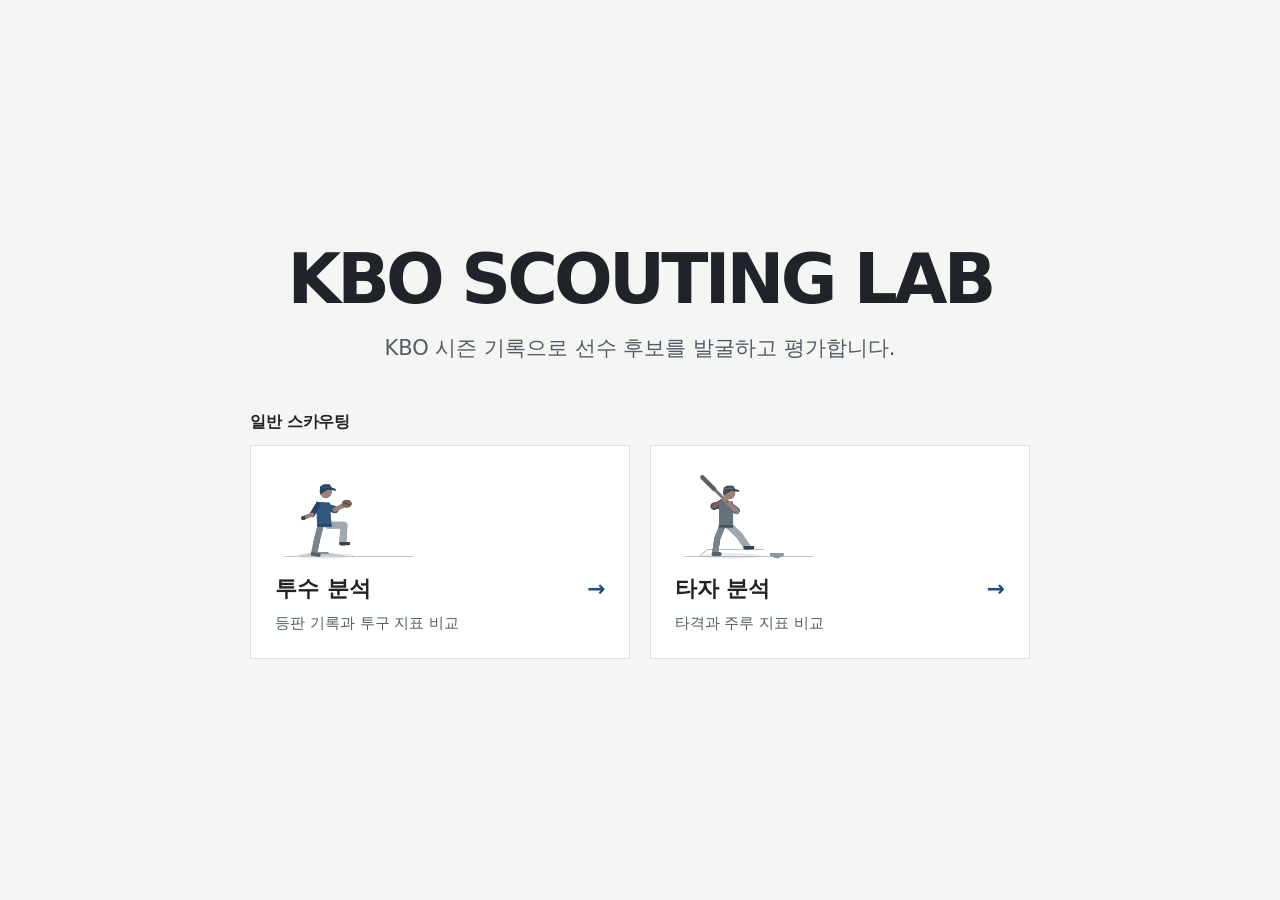
==== commit ee875d3a: "Replace time-machine scouting with decision audits and verified reports" ====
--- a/kbo_comparison/index.html
+++ b/kbo_comparison/index.html
@@ -4,8 +4,8 @@
   <meta charset="utf-8">
   <meta name="viewport" content="width=device-width, initial-scale=1">
   <title>KBO SCOUTING LAB</title>
-  <link rel="stylesheet" href="scout-workflow.css?v=lab-design">
-  <link rel="stylesheet" href="time-machine.css?v=lab-design">
+  <link rel="stylesheet" href="scout-workflow.css?v=audit-report">
+  <link rel="stylesheet" href="decision-audit.css?v=audit-report">
   <script defer src="data.js"></script>
   <script defer src="metadata.js"></script>
   <script defer src="position-data.js"></script>
@@ -13,13 +13,14 @@
   <script defer src="analytics.js"></script>
   <script defer src="charts.js?v=lab-design"></script>
   <script defer src="portfolio-model.js"></script>
-  <script defer src="pitching-data.js"></script>
-  <script defer src="pitching.js?v=separate-profiles"></script>
+  <script defer src="pitching-data.js?v=deep-stats"></script>
+  <script defer src="pitching.js?v=report-reasons"></script>
   <script defer src="player-photo.js?v=mobile-portraits"></script>
-  <script defer src="time-machine.js?v=player-portraits"></script>
-  <script defer src="time-machine-ui.js?v=player-portraits"></script>
-  <script defer src="scout-workflow.js?v=analysis-portraits"></script>
-  <script defer src="start-motion.js?v=lab-design"></script>
+  <script defer src="decision-audit.js?v=audit-review"></script>
+  <script defer src="decision-audit-ui.js?v=audit-report"></script>
+  <script defer src="scout-workflow.js?v=report-reasons"></script>
+  <script defer src="start-motion.js?v=audit-entry"></script>
+  <link rel="stylesheet" href="pdf-button.css" media="screen">
 </head>
 <body>
   <section id="start-screen" class="start-screen" hidden aria-labelledby="start-title">
@@ -40,36 +41,17 @@
             <small>타격과 주루 지표 비교</small>
           </a>
         </section>
-        <section class="start-group" aria-labelledby="time-machine-scouting-title">
-          <h2 id="time-machine-scouting-title">타임머신 스카우팅</h2>
-          <a class="start-card" href="?mode=time-machine">
-            <span class="motion-preview time-machine-preview" aria-hidden="true">
-              <span class="time-console">
-                <span class="time-display">
-                  <span class="time-window"><span class="time-years" id="time-years"><span>2026</span></span></span>
-                </span>
-                <span class="time-dial" id="time-dial"></span>
-              </span>
-            </span>
-            <span class="start-action">타임머신 시작 <span aria-hidden="true">→</span></span>
-            <small>과거 기록으로 선택하고 이후 성적으로 검토</small>
-          </a>
-        </section>
       </nav>
     </div>
   </section>
   <header id="dashboard-header" class="masthead" hidden>
     <div class="shell header-inner">
       <div class="header-title"><p class="product-name">KBO SCOUTING LAB</p><h1 id="dashboard-title">스카우팅 보드</h1></div>
-      <div class="header-actions screen-only">
-        <nav class="mode-switch" aria-label="분석 전환">
-          <a href="?">시작 화면</a>
-          <a href="?mode=time-machine">타임머신</a>
-          <a id="switch-batting" href="?mode=batting">타자 분석</a>
-          <a id="switch-pitching" href="?mode=pitching">투수 분석</a>
-        </nav>
-        <button type="button" class="secondary" id="print-report" disabled>인쇄 / PDF 저장</button>
-      </div>
+      <nav class="mode-switch screen-only" aria-label="분석 전환">
+        <a href="?">시작 화면</a>
+        <a id="switch-batting" href="?mode=batting">타자 분석</a>
+        <a id="switch-pitching" href="?mode=pitching">투수 분석</a>
+      </nav>
     </div>
   </header>
   <main id="dashboard-main" class="shell" hidden>
@@ -124,6 +106,10 @@
           <p id="selection-message" class="screen-only" role="status" hidden></p>
           <p id="report-empty" class="empty" hidden>후보를 선택하면 레이더와 평가가 표시됩니다.</p>
           <div id="radar-content"></div>
+          <div id="selection-actions" class="selection-actions screen-only" hidden>
+            <button type="button" class="secondary pdf-export" id="print-report" disabled>기본 리포트 <span class="pdf-label"><svg aria-hidden="true" focusable="false" viewBox="0 0 14 18" fill="none" stroke="currentColor" stroke-width="1.4" stroke-linejoin="round"><path d="M2 1h6l4 4v12H2z M8 1v5h4 M4 10h6 M4 13h5"/></svg>PDF</span></button>
+            <button type="button" id="open-audit" disabled>추천 결과 검증하기</button>
+          </div>
         </section>
       </div>
       <section id="analysis" class="panel analysis-panel" aria-labelledby="analysis-heading" hidden>
@@ -150,49 +136,15 @@
         </div>
       </section>
     </div>
+    <section id="decision-audit" hidden aria-labelledby="audit-heading">
+      <header class="panel audit-header">
+        <div><p class="product-name">KBO SCOUTING LAB</p><h1 id="audit-heading" tabindex="-1">스카우팅 검증실 <small>(심층 지표 분석)</small></h1>
+        <p class="muted">추가 기록 활용 → 추천 순위 안정성 · 선수별 강점/약점 · 기록 신뢰성 검토</p></div>
+        <div class="audit-actions screen-only"><button type="button" class="secondary" id="close-audit">일반 스카우팅 복귀</button>
+        <button type="button" class="secondary pdf-export" id="print-audit">검증 포함 <span class="pdf-label"><svg aria-hidden="true" focusable="false" viewBox="0 0 14 18" fill="none" stroke="currentColor" stroke-width="1.4" stroke-linejoin="round"><path d="M2 1h6l4 4v12H2z M8 1v5h4 M4 10h6 M4 13h5"/></svg>PDF</span></button></div>
+      </header>
+      <div id="audit-results"></div>
+    </section>
   </main>
-  <div id="time-machine" hidden>
-    <header class="masthead">
-      <div class="shell header-inner">
-        <div class="header-title"><p class="product-name">KBO SCOUTING LAB</p><h1>타임머신 스카우팅</h1></div>
-        <nav class="mode-switch" aria-label="모드 전환">
-          <a href="?">시작 화면</a>
-          <a href="?mode=batting">일반 스카우팅</a>
-        </nav>
-      </div>
-    </header>
-    <main class="shell tm-main">
-      <ol class="tm-progress" id="tm-progress" aria-label="진행 단계">
-        <li aria-current="step">조건 설정</li>
-        <li>블라인드 비교</li>
-        <li>판단 확인</li>
-        <li>미래 성적</li>
-        <li>결과 요약</li>
-      </ol>
-      <section class="panel tm-panel" id="tm-panel" aria-labelledby="tm-heading">
-        <header class="panel-heading tm-heading">
-          <h2 id="tm-heading" tabindex="-1">평가 기준 선택</h2>
-          <p id="tm-context" class="muted" hidden></p>
-        </header>
-        <form id="tm-form">
-          <div class="tm-filters">
-            <label>평가 기준 시즌<select id="tm-year" required></select></label>
-            <label>선수 유형<select id="tm-type"><option value="batting">타자</option><option value="pitching">투수</option></select></label>
-            <label>포지션 / 등판 규모<select id="tm-position"></select></label>
-            <label><span id="tm-min-label">최소 타석</span><input id="tm-min" type="number" min="1" step="1" required></label>
-            <button id="tm-submit" type="submit">블라인드 비교 시작</button>
-          </div>
-          <p id="tm-position-help" class="muted" hidden>투수는 경기당 3이닝을 기준으로 등판 규모를 구분합니다. 선발·구원 여부는 CSV에서 확인할 수 없습니다.</p>
-          <p id="tm-rule" class="tm-rule"></p>
-          <p id="tm-error" role="status" hidden></p>
-        </form>
-        <div id="tm-content"></div>
-        <div id="tm-actions" class="tm-actions" hidden>
-          <button type="button" id="tm-next"></button>
-          <button type="button" id="tm-reset" class="secondary">조건 다시 선택</button>
-        </div>
-      </section>
-    </main>
-  </div>
 </body>
 </html>
--- a/kbo_comparison/scout-workflow.css
+++ b/kbo_comparison/scout-workflow.css
@@ -40,8 +40,7 @@
 .masthead { background: var(--surface); border-bottom: 1px solid var(--line); }
 .header-inner { min-height: 68px; display: flex; align-items: center; justify-content: space-between; gap: var(--space-4); padding-block: var(--space-2); }
 .product-name { color: var(--muted); font-size: .6875rem; font-weight: 700; letter-spacing: .09em; }
-.header-actions,.mode-switch { display: flex; align-items: center; gap: var(--space-2); }
-.mode-switch { flex-wrap: wrap; gap: 0; }
+.mode-switch { display: flex; align-items: center; justify-content: flex-end; flex-wrap: wrap; margin-inline-start: auto; }
 .mode-switch a {
   display: flex;
   align-items: center;
@@ -55,7 +54,6 @@
 }
 .mode-switch a:hover { background: var(--surface-muted); color: var(--ink); }
 .mode-switch a[aria-current="page"] { border-color: var(--accent); color: var(--accent); font-weight: 650; }
-#print-report { white-space: nowrap; }
 
 button,input,textarea,select { font: inherit; }
 label { display: grid; gap: var(--space-1); min-width: 0; color: var(--ink); font-size: .8125rem; font-weight: 600; }
@@ -95,6 +93,13 @@
 .panel-heading { display: flex; align-items: baseline; justify-content: space-between; flex-wrap: wrap; gap: var(--space-1) var(--space-3); }
 details { font-size: .8125rem; }
 summary { color: var(--accent); font-weight: 650; cursor: pointer; }
+@media screen {
+  .panel summary { padding-block: var(--space-2); }
+  .panel details[open] > summary { color: var(--ink); }
+}
+@media screen and (pointer: coarse) {
+  .panel summary { min-height: 44px; }
+}
 details p,details .table-wrap { margin-top: var(--space-2); }
 
 #dashboard { display: grid; gap: var(--space-3); }
@@ -140,6 +145,26 @@
 .radar-panel .empty { display: grid; min-height: 154px; place-content: center; text-align: center; font-size: .875rem; }
 .selected-players { display: flex; flex-wrap: wrap; gap: var(--space-1); margin-top: var(--space-2); }
 .selected-players:empty { display: none; }
+@media screen {
+  .radar-panel { display: flex; flex-direction: column; }
+  .radar-panel #radar-content:not(:empty) { margin-bottom: var(--space-3); }
+}
+.selection-actions {
+  display: flex;
+  justify-content: flex-end;
+  gap: var(--space-2);
+  margin-top: auto;
+  border-top: 1px solid var(--line);
+  padding-top: var(--space-3);
+}
+.selection-actions button { min-height: 48px; padding: 9px var(--space-4); font-size: 1rem; }
+@media (prefers-reduced-motion: no-preference) {
+  .selection-actions:not([hidden]) { animation: reveal-selection-actions 180ms ease-out; }
+  @keyframes reveal-selection-actions {
+    from { opacity: 0; transform: translateY(4px); }
+    to { opacity: 1; transform: translateY(0); }
+  }
+}
 .player-name { display: inline-flex; align-items: center; gap: var(--space-2); max-width: 100%; vertical-align: middle; font-size: 1rem; }
 .player-portrait {
   display: block;
@@ -225,23 +250,23 @@
 .field-review label { margin-top: var(--space-2); }
 
 .start-screen { min-height: 100svh; display: grid; align-items: center; }
-.start-content { max-width: 980px; padding-block: clamp(48px,9vw,112px); text-align: center; }
-.start-content h1 { font-size: clamp(2rem,5vw,3.5rem); line-height: 1.1; font-weight: 550; letter-spacing: -.055em; }
-.start-content > p { margin-top: var(--space-3); color: var(--muted); font-size: clamp(1rem,2vw,1.125rem); }
-.start-links { display: grid; grid-template-columns: repeat(3,minmax(0,1fr)); column-gap: var(--space-3); max-width: 880px; margin: clamp(24px,4vw,48px) auto 0; }
+.start-content { max-width: 1180px; padding-block: clamp(48px,9vw,112px); text-align: center; }
+.start-content h1 { font-size: clamp(2.75rem,5.4vw,4.625rem); line-height: 1.1; font-weight: 550; letter-spacing: -.055em; }
+.start-content > p { margin-top: var(--space-4); color: var(--muted); font-size: clamp(1.0625rem,2vw,1.3125rem); }
+.start-links { display: grid; grid-template-columns: repeat(2,minmax(0,1fr)); column-gap: clamp(12px,1.5vw,20px); max-width: 780px; margin: clamp(24px,4vw,48px) auto 0; }
 .start-group { display: grid; grid-template-columns: subgrid; grid-template-rows: subgrid; grid-row: 1 / span 2; min-width: 0; }
 .start-group:first-child { grid-column: span 2; }
-.start-group h2 { grid-column: 1 / -1; margin-bottom: var(--space-2); text-align: start; font-size: .875rem; font-weight: 650; }
+.start-group h2 { grid-column: 1 / -1; margin-bottom: var(--space-3); text-align: start; font-size: 1rem; font-weight: 650; }
 .start-card {
   display: grid;
   grid-template-columns: minmax(0,1fr);
   grid-template-rows: minmax(52px,auto) auto 1fr;
   justify-items: start;
   align-items: start;
-  gap: var(--space-1);
+  gap: var(--space-2);
   min-width: 0;
-  min-height: 156px;
-  padding: var(--space-4);
+  min-height: 212px;
+  padding: clamp(16px,2vw,24px);
   border: 1px solid var(--line);
   color: var(--ink);
   background: var(--surface);
@@ -249,10 +274,10 @@
   text-decoration: none;
 }
 .start-card:is(:hover,:focus-visible) { border-color: var(--accent); background: var(--accent-surface); }
-.start-action { display: flex; align-items: baseline; justify-content: space-between; gap: var(--space-1); width: 100%; color: var(--ink); font-size: 1.0625rem; font-weight: 700; }
+.start-action { display: flex; align-items: baseline; justify-content: space-between; gap: var(--space-1); width: 100%; color: var(--ink); font-size: clamp(1.1875rem,1.7vw,1.4375rem); font-weight: 700; }
 .start-action [aria-hidden] { color: var(--accent); font-weight: 550; }
-.start-card small { color: var(--muted); font-size: .8125rem; line-height: 1.4; }
-.motion-preview { display: block; width: 108px; max-width: 100%; height: auto; aspect-ratio: 160 / 104; }
+.start-card small { color: var(--muted); font-size: .9375rem; line-height: 1.4; }
+.motion-preview { display: block; width: 146px; max-width: 100%; height: auto; aspect-ratio: 160 / 104; }
 
 @media (min-width: 801px) {
   [data-mode="pitching"] .filters { grid-template-columns: minmax(96px,.65fr) 1fr 1.65fr auto; }
@@ -292,7 +317,6 @@
   :root { --panel-padding: var(--space-3); --control-height: 44px; }
   .shell { width: calc(100% - 24px); }
   .header-inner { align-items: start; flex-wrap: wrap; gap: var(--space-2); }
-  .header-actions { justify-content: space-between; flex-wrap: wrap; width: 100%; }
   .mode-switch a { padding-inline: var(--space-2); }
   .workspace { grid-template-columns: 1fr; }
   .filters,.weights { grid-template-columns: repeat(2,minmax(0,1fr)); }
@@ -302,10 +326,10 @@
   select,input[type=number],input[type=search],textarea { font-size: 1rem; }
 }
 @media (max-width: 640px) {
-  .start-links { grid-template-columns: repeat(2,minmax(0,1fr)); grid-template-rows: auto auto 16px auto auto; }
-  .start-group:last-child { grid-column: 1 / -1; grid-row: 4 / span 2; }
-  .start-group:last-child .start-card { grid-column: 1 / -1; }
-  .start-card { min-height: 136px; padding: var(--space-3); }
+  .selection-actions button { flex: 1 1 0; min-width: 0; padding-inline: var(--space-2); word-break: keep-all; }
+  .start-content h1 { font-size: clamp(2rem,9vw,2.625rem); }
+  .start-card { min-height: 164px; padding: var(--space-3); }
+  .motion-preview { width: 122px; }
   .analysis-tabs button { padding-inline: var(--space-2); }
 }
 
@@ -321,8 +345,12 @@
   .print-note { white-space: pre-wrap; }
   .workspace { display: block; }
   .radar-chart,[data-mode="pitching"] .radar-chart { width: 258px; }
-  .player-grid { grid-template-columns: repeat(var(--players),minmax(0,1fr)); }
-  .player-report + .player-report { padding-inline-start: var(--space-3); border: 0; border-inline-start: 1px solid var(--line); }
+  #dashboard,.player-grid { display: block; }
+  #analysis { margin-top: var(--space-2); }
+  .player-report { break-inside: avoid; }
+  .panel summary { outline: none; list-style: none; color: var(--ink); }
+  .player-report header, .panel-heading { break-after: avoid; }
+  .player-report + .player-report { margin-top: var(--space-3); padding: var(--space-2) 0 0; border: 0; border-top: 1px solid var(--line); }
   .player-report > section,.radar-panel { break-inside: avoid; }
   .chart-legend i,.radar-data,.trend-point,.trend-segment { print-color-adjust: exact; -webkit-print-color-adjust: exact; }
 }
--- a/kbo_comparison/decision-audit.css
+++ b/kbo_comparison/decision-audit.css
@@ -0,0 +1,98 @@
+#decision-audit, #audit-results, .audit-group { display: grid; gap: var(--space-3); }
+.audit-header, .audit-actions { display: flex; justify-content: space-between; align-items: center; flex-wrap: wrap; gap: var(--space-2); }
+.audit-group > section { min-width: 0; border-top: 1px solid var(--line); padding-top: var(--space-3); }
+.audit-group h3, .audit-group h4 { margin-bottom: var(--space-1); }
+.audit-group p { font-size: .875rem; }
+.audit-group details, .audit-group details h4, .audit-decision + .audit-decision { margin-top: var(--space-2); }
+.audit-group td { font-variant-numeric: tabular-nums; }
+.audit-findings { display: grid; grid-template-columns: repeat(auto-fit,minmax(min(100%,240px),1fr)); gap: var(--space-3); }
+.audit-inputs { display: grid; grid-template-columns: minmax(130px,190px) minmax(0,1fr); gap: var(--space-2); }
+.audit-target { font-weight: 650; }
+.audit-target small { font-weight: 450; color: var(--muted); }
+.audit-facts { margin: 0; display: grid; grid-template-columns: max-content minmax(0,1fr); gap: 3px var(--space-3); font-size: .8125rem; }
+.audit-facts dt, .audit-facts small, .audit-decision h5 small { color: var(--muted); font-weight: 450; }
+.audit-facts dd { margin: 0; overflow-wrap: anywhere; font-variant-numeric: tabular-nums; }
+.audit-facts small, .audit-decision h5 small { font-size: .8125rem; }
+.audit-reading { display: inline-block; }
+.audit-finding strong, .audit-model b { font-weight: 650; }
+.audit-decision h5 { margin: 0 0 var(--space-1); font-size: .875rem; }
+.audit-decision h5 small { margin-inline-start: var(--space-2); }
+.audit-finding h4 span, .audit-decision h4 span { font-weight: 450; }
+@media screen {
+  .audit-actions button { min-height: 48px; padding: 9px var(--space-4); font-size: 1rem; }
+  [data-auditing="true"] { display: none !important; }
+  .audit-finding + .audit-finding, .audit-decision { padding-top: var(--space-2); border-top: 1px solid var(--line); }
+  .audit-decision { margin-top: var(--space-2); }
+  .audit-finding .audit-facts, .audit-model .audit-facts { margin-top: var(--space-1); }
+  .audit-editor { margin-block: var(--space-2); }
+  .audit-inputs { align-items: start; }
+  .audit-inputs :is(select,textarea) { height: var(--control-height); }
+}
+@media screen and (min-width: 960px) {
+  .audit-decision { display: grid; grid-template-columns: minmax(0,1fr) minmax(0,1.2fr); gap: var(--space-1) var(--space-5); }
+  .audit-decision h4 { grid-column: 1 / -1; }
+  .audit-editor { margin-block: 0; }
+}
+@media (max-width: 640px) {
+  .audit-inputs { grid-template-columns: 1fr; }
+  .audit-group .table-wrap { overflow-x: auto; }
+  .audit-group table { min-width: 480px; }
+}
+@media print {
+  #decision-audit { display: block; margin-top: var(--space-3); }
+  .audit-header, .audit-group > header { break-after: avoid; }
+  .audit-group thead { display: table-header-group; }
+  .audit-group .table-wrap { break-inside: auto; }
+  .audit-stability > .table-wrap { break-inside: avoid; }
+  .audit-method p { margin-top: var(--space-1); }
+  #audit-results,.audit-group { display: block; }
+  .audit-group > section { margin-top: 8px; }
+  .audit-group .table-wrap { overflow: visible; }
+  .audit-group table { min-width: 0; }
+  .audit-group td,.audit-group th { padding: 2px 5px; }
+  .audit-finding,.audit-decision,tr { break-inside: avoid; }
+  .audit-group h3,.audit-group h4,summary { break-after: avoid; }
+}
+#audit-heading small, .audit-group h3 small { color: var(--muted); font-size: .84rem; font-weight: 500; }
+.audit-stability h3, .audit-deep h3 { margin-bottom: var(--space-2); font-weight: 650; }
+.audit-stability h3 small { display: inline-block; margin-inline-start: .35em; }
+.audit-stability h3 small strong { color: var(--ink); }
+.audit-comparison :is(th,td):not(:first-child) { text-align: end; }
+.audit-comparison :is(td,th) { vertical-align: top; }
+.audit-comparison strong { color: var(--ink); font-weight: 650; }
+.audit-comparison small { display: block; color: var(--muted); font-size: .8125rem; font-weight: 400; }
+.audit-stability .audit-comparison strong { white-space: nowrap; }
+.audit-stability .audit-comparison th:first-child { width: 19%; }
+.audit-stability .audit-comparison :is(th,td):last-child { width: 22%; text-align: start; padding-inline-start: var(--space-3); }
+.audit-condition { color: var(--muted); }
+.audit-group details { border-top: 1px solid var(--line); }
+.audit-method { min-width: 0; }
+.audit-method[open] > summary { margin-bottom: var(--space-2); }
+.audit-signals { display: grid; margin: 0; padding: 0; list-style: none; font-size: .875rem; }
+.audit-signals li { display: grid; grid-template-columns: minmax(5em, auto) 1fr; gap: var(--space-2); padding-block: var(--space-1); }
+.audit-signals li > div { display: flex; flex-wrap: wrap; gap: 2px var(--space-3); color: var(--muted); }
+.audit-signals b { margin-inline-start: .15em; color: var(--ink); font-weight: 600; }
+@media screen and (max-width: 640px) {
+  .audit-group .audit-comparison { word-break: keep-all; }
+  .audit-deep .audit-comparison { min-width: 100%; }
+  .audit-deep .audit-comparison :is(th,td) { min-width: 6rem; }
+  .audit-stability .audit-comparison { min-width: 100%; }
+  .audit-stability .audit-comparison :is(th,td) { padding-inline: 3px; }
+  .audit-stability .audit-comparison th:first-child { width: auto; }
+  .audit-stability .audit-comparison strong { white-space: normal; }
+  /* The expanded scenario table identifies every maximum shift. */
+  .audit-stability .audit-comparison tr > :last-child { display: none; }
+}
+@media screen and (min-width: 1180px) {
+  .audit-group { grid-template-columns: minmax(0,1.15fr) minmax(0,1fr); }
+  .audit-group > * { grid-column: 1 / -1; }
+  .audit-group > header { display: grid; grid-template-columns: 1fr auto; align-items: baseline; column-gap: 16px; }
+  .audit-group > header > :nth-child(even) { text-align: end; }
+  .audit-group > .audit-deep { grid-column: 1; }
+  .audit-group > .audit-reliability { grid-column: 2; }
+  .audit-reliability .audit-findings { grid-template-columns: repeat(auto-fit,minmax(min(100%,17rem),1fr)); gap: var(--space-3); }
+  .audit-finding + .audit-finding { padding-top: 0; border: 0; }
+  .audit-reliability:has(details[open]), .audit-deep:has(details[open]) { grid-column: 1 / -1; }
+  .audit-group:has(.audit-deep details[open]) > .audit-reliability,
+  .audit-group:has(.audit-reliability details[open]) > .audit-deep { grid-column: 1 / -1; }
+}
--- a/kbo_comparison/pdf-button.css
+++ b/kbo_comparison/pdf-button.css
@@ -0,0 +1,17 @@
+button.pdf-export {
+  min-height: 48px;
+  padding: 9px 16px;
+  border: 1px solid var(--control-line, #a7afb9);
+  background: white;
+  color: var(--ink, #20242a);
+  font-size: 1rem;
+}
+button.pdf-export:enabled:hover { background: var(--accent-surface, #eaf0f7); }
+button.pdf-export:disabled { background: var(--surface-muted, #f2f3f4); color: var(--muted, #525c67); }
+.pdf-export .pdf-label { color: #B94040; white-space: nowrap; }
+.pdf-label svg {
+  width: .8em;
+  height: 1em;
+  margin-inline-end: .2em;
+  vertical-align: -.12em;
+}
